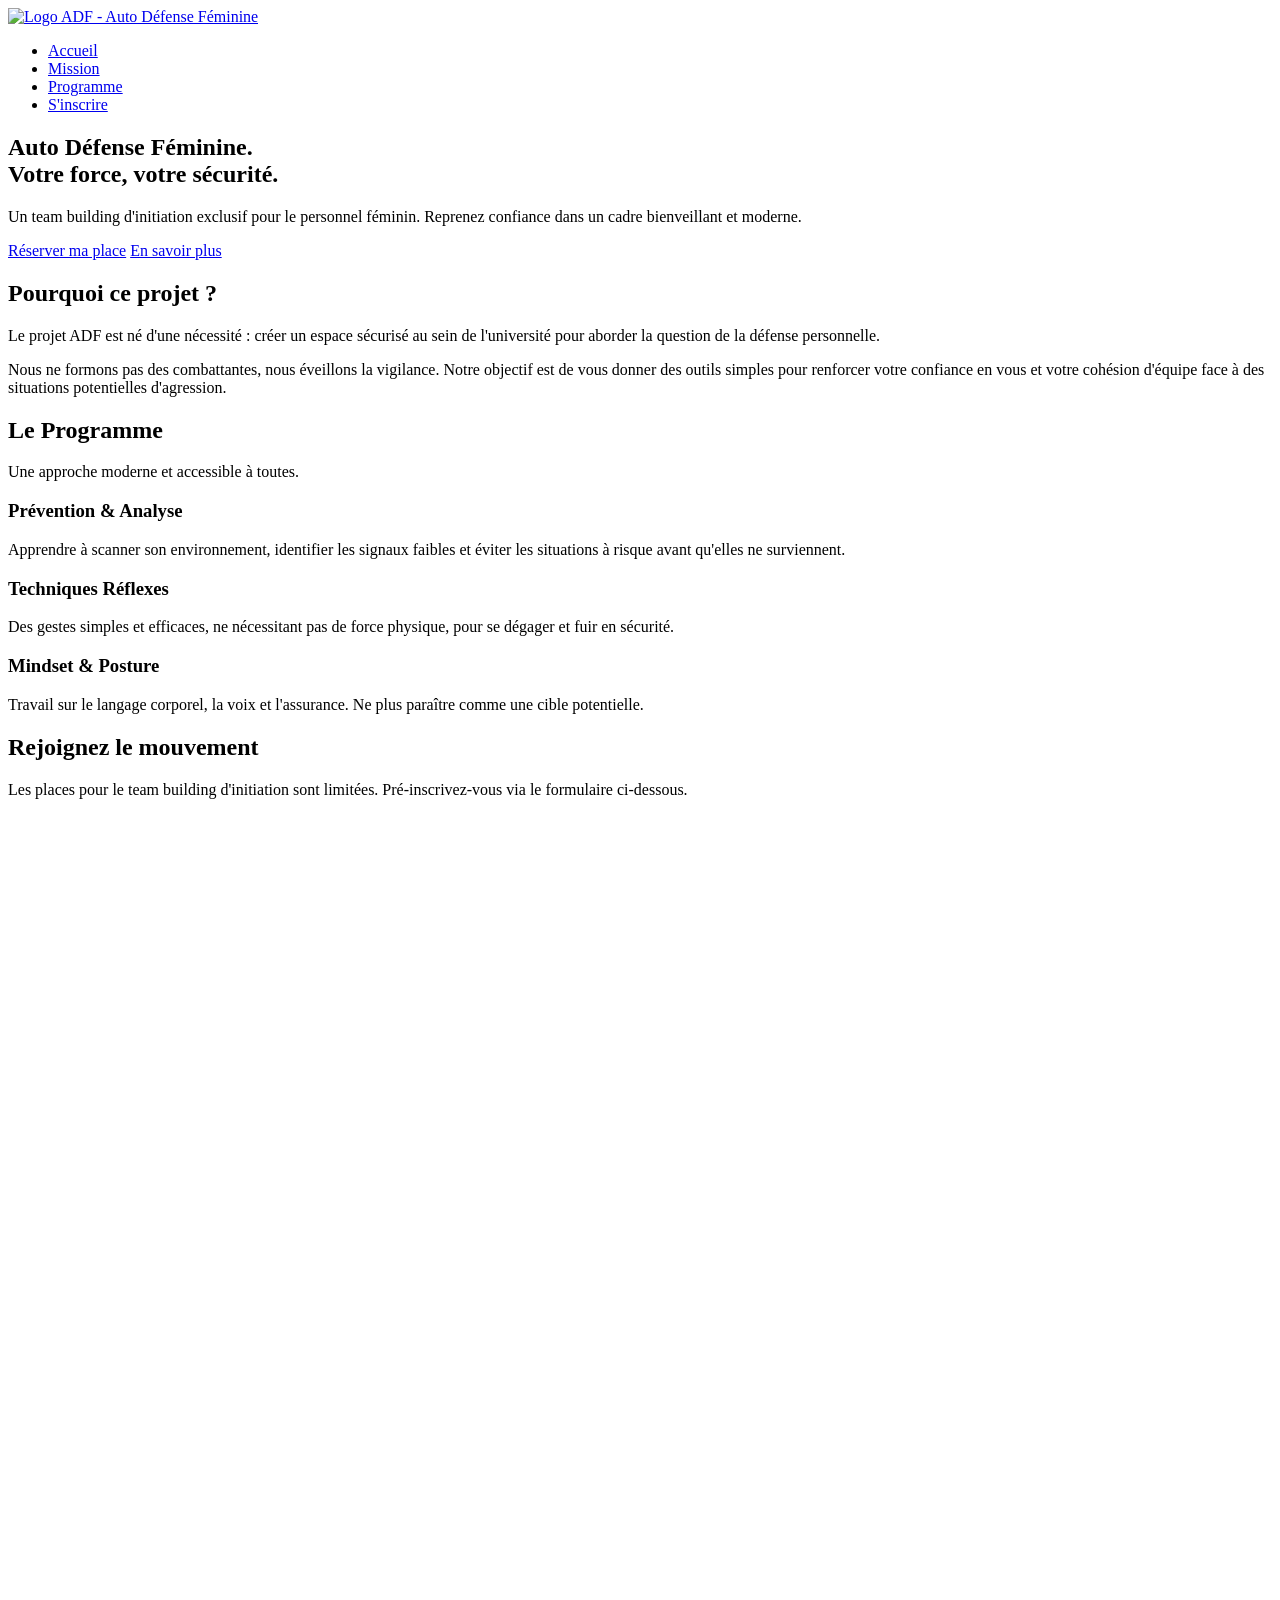
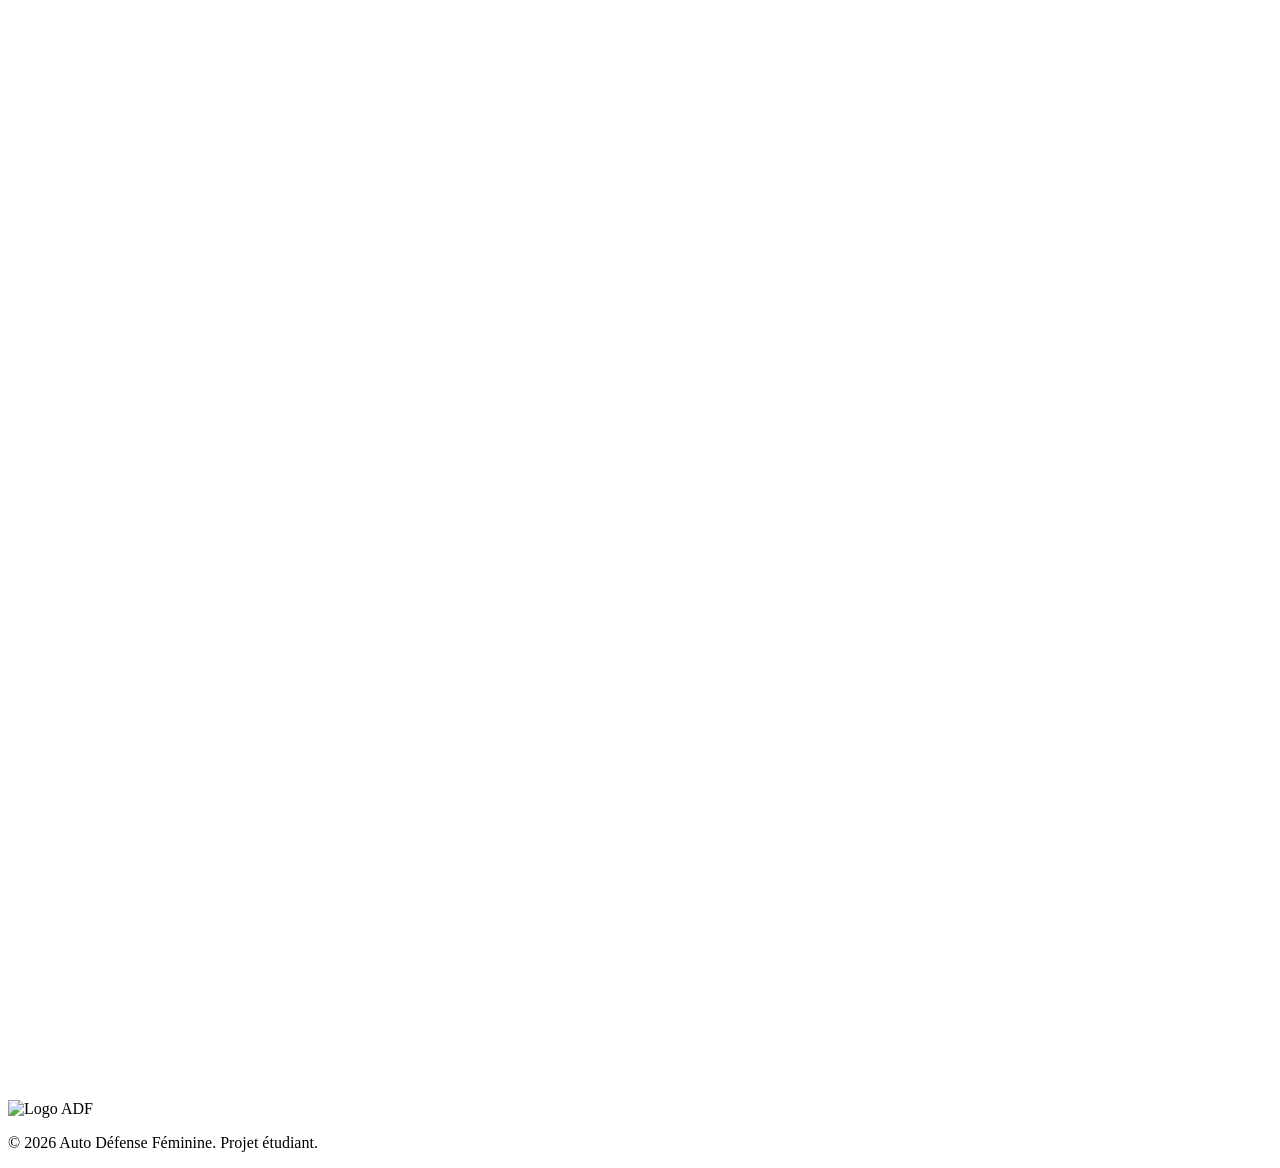
==== index.html @ 9c288480 "Add files via upload" ====
<!DOCTYPE html>
<html lang="fr">

<head>
    <meta charset="UTF-8">
    <meta name="viewport" content="width=device-width, initial-scale=1.0">
    <title>ADF | UHA/IUT</title>
    <link rel="stylesheet" href="style/style.css">
    <link rel="preconnect" href="https://fonts.googleapis.com">
    <link rel="preconnect" href="https://fonts.gstatic.com" crossorigin>
    <link
        href="https://fonts.googleapis.com/css2?family=Inter:wght@300;400;600&family=Syne:wght@500;700;800&display=swap"
        rel="stylesheet">
    <link rel="shortcut icon" href="img/logo.png" type="image/x-icon">
</head>

<body>

    <header class="glass-header">
        <div class="logo">
            <a href="#accueil">
                <img src="img/logo.png" alt="Logo ADF - Auto Défense Féminine" class="logo-img">
            </a>
        </div>
        <nav>
            <ul>
                <li><a href="#accueil">Accueil</a></li>
                <li><a href="#mission">Mission</a></li>
                <li><a href="#programme">Programme</a></li>
                <li><a href="#inscription" class="btn-nav">S'inscrire</a></li>
            </ul>
        </nav>
    </header>

    <section id="accueil" class="hero">
        <div class="hero-bg-shape"></div>

        <div class="hero-content animate-pop-in">
            <h1>Auto Défense Féminine.<br><span class="text-highlight">Votre force</span>, votre sécurité.</h1>
            <p>Un team building d'initiation exclusif pour le personnel féminin. Reprenez confiance dans un cadre
                bienveillant et moderne.</p>
            <div class="hero-btns">
                <a href="#inscription" class="btn-primary">Réserver ma place</a>
                <a href="#mission" class="btn-secondary">En savoir plus</a>
            </div>
        </div>
    </section>

    <section id="mission" class="mission-section">
        <div class="container animate-on-scroll">
            <div class="section-header">
                <h2>Pourquoi ce projet ?</h2>
                <div class="title-bar"></div>
            </div>
            <div class="mission-content">
                <p class="lead-text">Le projet ADF est né d'une nécessité : créer un espace sécurisé au sein de
                    l'université pour aborder la question de la défense personnelle.</p>
                <p>Nous ne formons pas des combattantes, nous éveillons la vigilance. Notre objectif est de vous donner
                    des outils simples pour renforcer votre confiance en vous et votre cohésion d'équipe face à des
                    situations potentielles d'agression.</p>
            </div>
        </div>
    </section>

    <section id="programme" class="program-section bg-offset">
        <div class="container animate-on-scroll">
            <div class="section-header center-header">
                <h2>Le Programme</h2>
                <p>Une approche moderne et accessible à toutes.</p>
            </div>

            <div class="modern-cards">
                <div class="m-card color-1">
                    <div class="card-icon"></div>
                    <h3>Prévention & Analyse</h3>
                    <p>Apprendre à scanner son environnement, identifier les signaux faibles et éviter les situations à
                        risque avant qu'elles ne surviennent.</p>
                </div>
                <div class="m-card color-1">
                    <div class="card-icon"></div>
                    <h3>Techniques Réflexes</h3>
                    <p>Des gestes simples et efficaces, ne nécessitant pas de force physique, pour se dégager et fuir en
                        sécurité.</p>
                </div>
                <div class="m-card color-1">
                    <div class="card-icon"></div>
                    <h3>Mindset & Posture</h3>
                    <p>Travail sur le langage corporel, la voix et l'assurance. Ne plus paraître comme une cible
                        potentielle.</p>
                </div>
            </div>
        </div>
    </section>

    <section id="inscription" class="registration-section">
        <div class="container animate-on-scroll">
            <div class="registration-wrapper animate-pop-in delayed">
                <h2>Rejoignez le mouvement</h2>
                <p>Les places pour le team building d'initiation sont limitées. Pré-inscrivez-vous via le formulaire
                    ci-dessous.</p>

                <div class="form-container-modern">
                    <div class="google-form-placeholder">
                        <iframe
                            src="https://docs.google.com/forms/d/e/1FAIpQLSfo5ac6VKpHjtLDOjWMToRPvhhXRD35EE4LAv6o57ESPZv1cQ/viewform?embedded=true"
                            width="640" height="1881" frameborder="0" marginheight="0"
                            marginwidth="0">Chargement…</iframe>
                </div>
            </div>
        </div>
        </div>
    </section>

    <footer>
        <div class="footer-content">
            <div class="footer-logo">
                <img src="img/logo.png" alt="Logo ADF" class="footer-logo-img">
            </div>
            <p>© 2026 Auto Défense Féminine. Projet étudiant.</p>
        </div>
    </footer>

    <script src="js/script.js"></script>
</body>

</html>
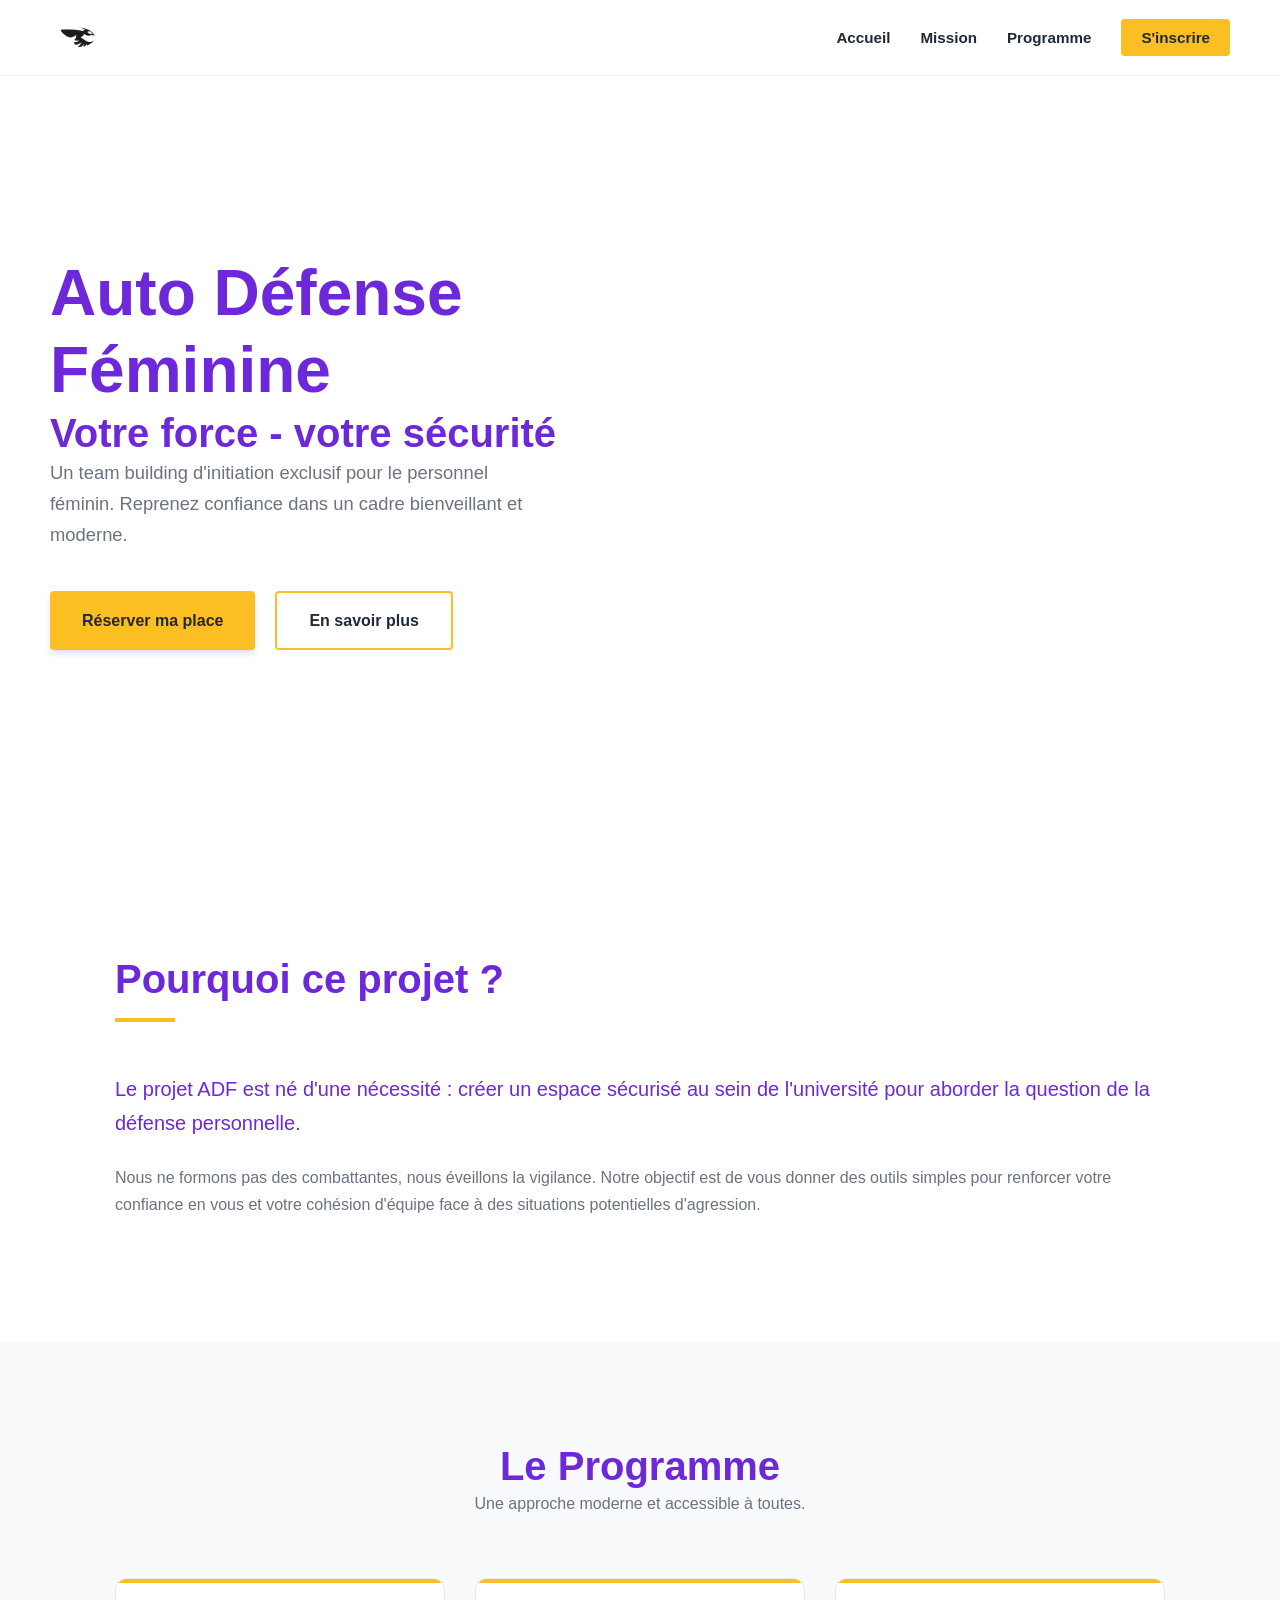
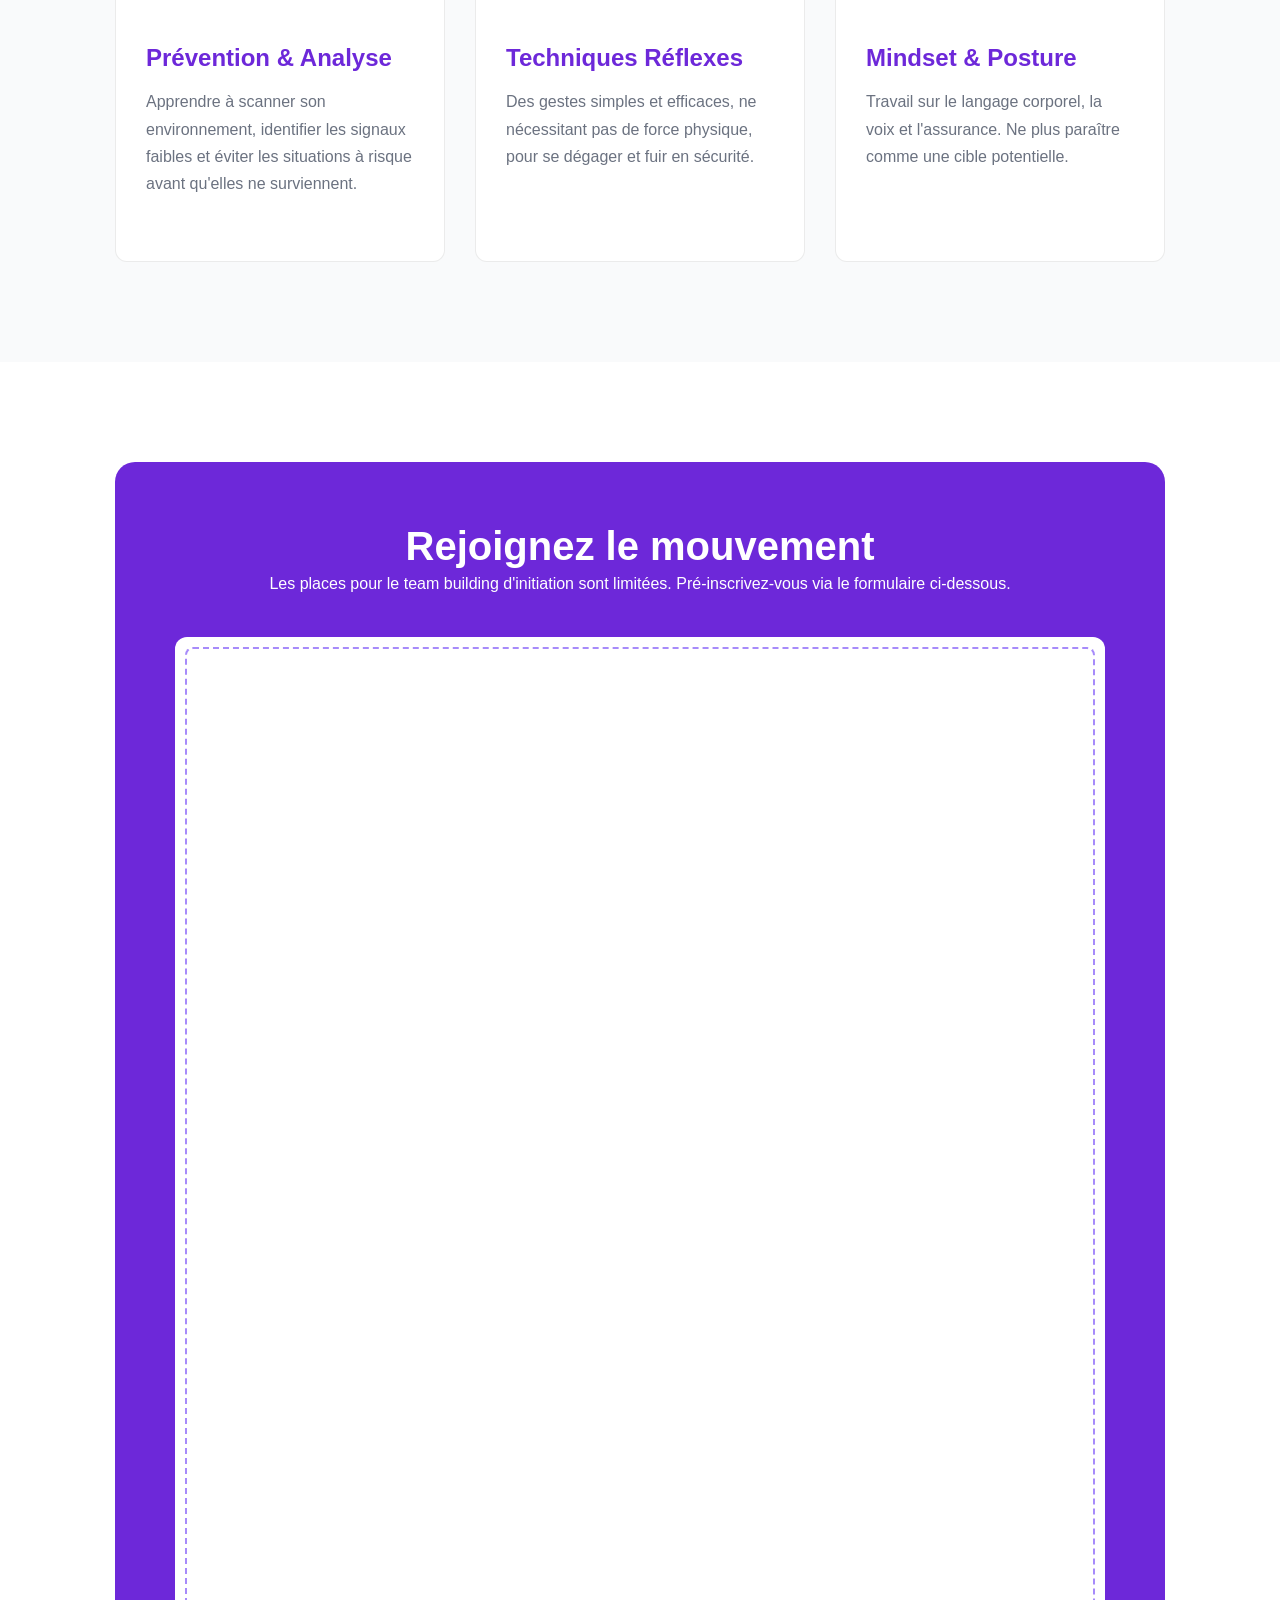
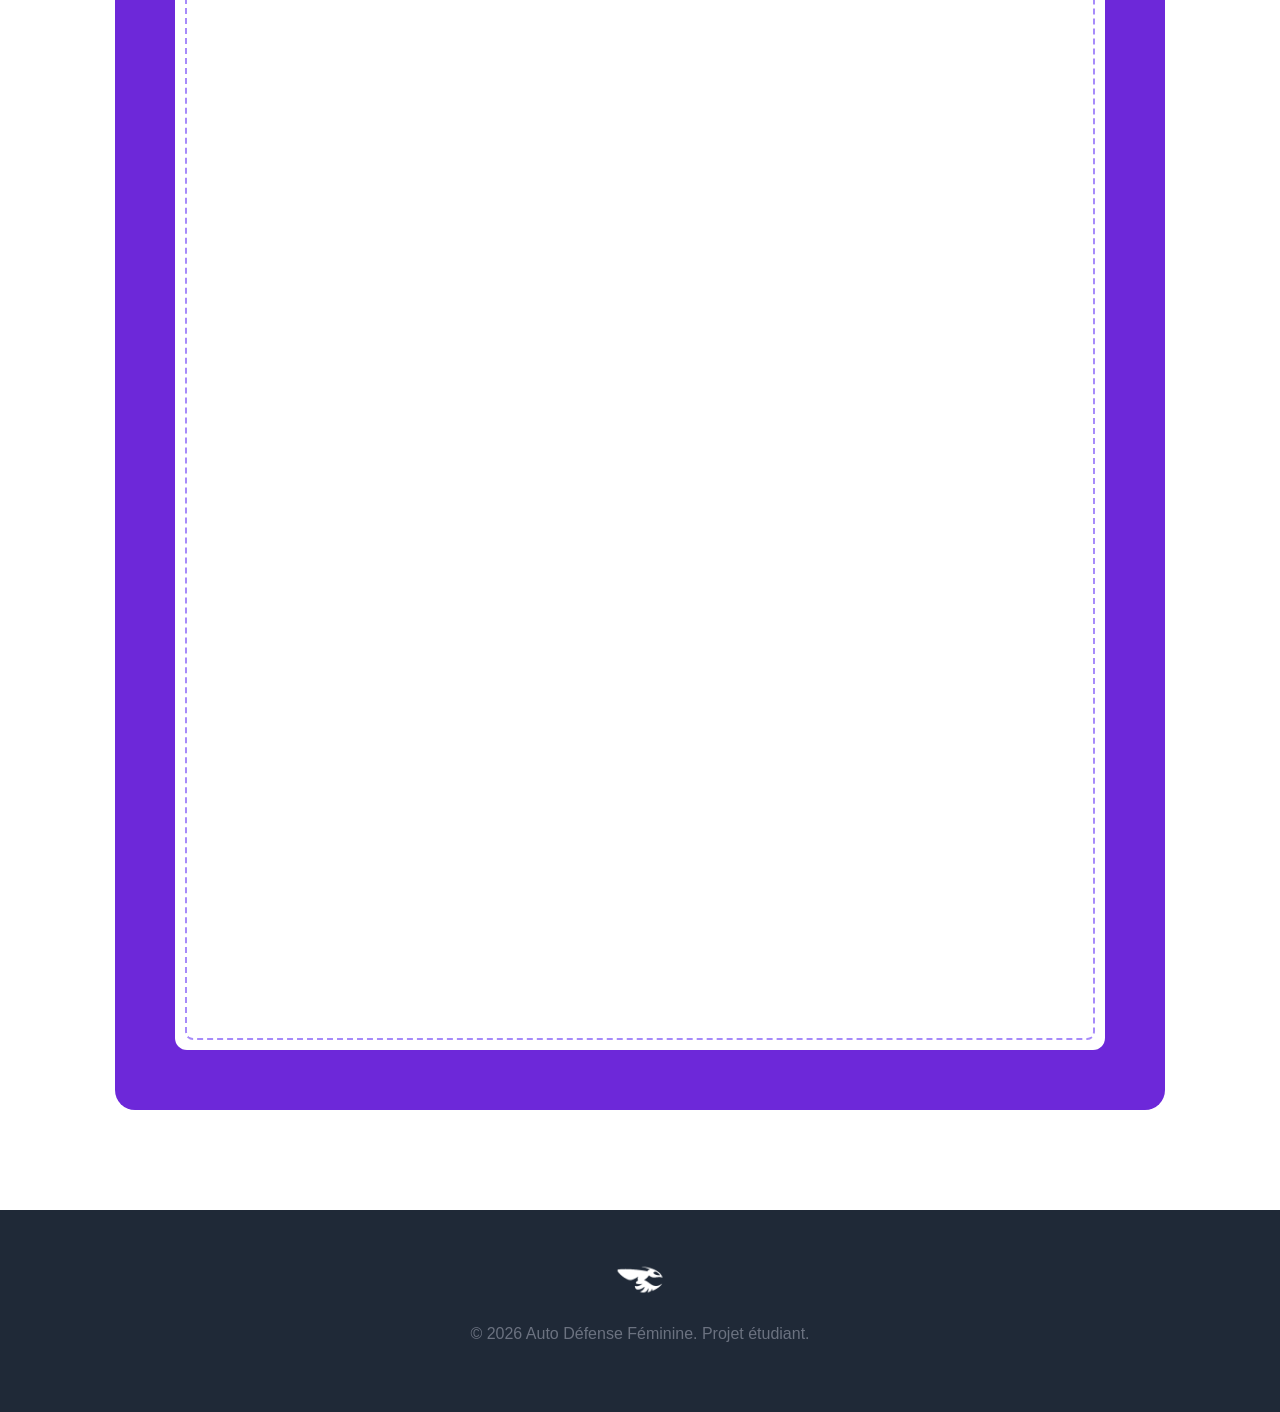
==== commit a40735d8: "changes" ====
--- a/index.html
+++ b/index.html
@@ -36,7 +36,7 @@
         <div class="hero-bg-shape"></div>
 
         <div class="hero-content animate-pop-in">
-            <h1>Auto Défense Féminine.<br><span class="text-highlight">Votre force</span>, votre sécurité.</h1>
+            <h1>Auto Défense Féminine</h1><h2>Votre force - votre sécurité</h2>
             <p>Un team building d'initiation exclusif pour le personnel féminin. Reprenez confiance dans un cadre
                 bienveillant et moderne.</p>
             <div class="hero-btns">
@@ -70,19 +70,19 @@
             </div>
 
             <div class="modern-cards">
-                <div class="m-card color-1">
+                <div class="m-card color-3">
                     <div class="card-icon"></div>
                     <h3>Prévention & Analyse</h3>
                     <p>Apprendre à scanner son environnement, identifier les signaux faibles et éviter les situations à
                         risque avant qu'elles ne surviennent.</p>
                 </div>
-                <div class="m-card color-1">
+                <div class="m-card color-3">
                     <div class="card-icon"></div>
                     <h3>Techniques Réflexes</h3>
                     <p>Des gestes simples et efficaces, ne nécessitant pas de force physique, pour se dégager et fuir en
                         sécurité.</p>
                 </div>
-                <div class="m-card color-1">
+                <div class="m-card color-3">
                     <div class="card-icon"></div>
                     <h3>Mindset & Posture</h3>
                     <p>Travail sur le langage corporel, la voix et l'assurance. Ne plus paraître comme une cible
--- a/style/style.css
+++ b/style/style.css
@@ -0,0 +1,368 @@
+/* =========================================
+   1. Настройки и Переменные (Модерн палитра)
+   ========================================= */
+   :root {
+    --primary: #6D28D9; 
+    --accent: #A78BFA;  
+    --accent-hover: #8B5CF6;
+    --highlight: #FBBF24;
+    --highlight-hover: #d5a221;
+    --dark-text: #1F2937; 
+    --light-text: #6B7280; 
+    --bg-white: #FFFFFF;
+    --bg-offset: #F9FAFB; 
+    /* Шрифты */
+    --font-heading: 'Syne', sans-serif; 
+    --font-body: 'Inter', sans-serif;   
+    --section-spacing: 100px;
+}
+
+* {
+    margin: 0;
+    padding: 0;
+    box-sizing: border-box;
+}
+
+html {
+    scroll-behavior: smooth;
+}
+
+body {
+    background-color: var(--bg-white);
+    color: var(--dark-text);
+    font-family: var(--font-body);
+    line-height: 1.7;
+    overflow-x: hidden;
+}
+
+h1, h2, h3 {
+    font-family: var(--font-heading);
+    font-weight: 800;
+    color: var(--primary);
+    line-height: 1.2;
+}
+
+h1 { font-size: clamp(2.5rem, 5vw, 4rem); }
+h2 { font-size: 2.5rem; }
+h3 { font-size: 1.5rem; margin-bottom: 1rem; }
+p { margin-bottom: 1.5rem; color: var(--light-text); }
+
+.container {
+    max-width: 1100px;
+    margin: 0 auto;
+    padding: 0 25px;
+}
+
+/* =========================================
+   2. Навигация (Стеклянный эффект)
+   ========================================= */
+.glass-header {
+    display: flex;
+    justify-content: space-between;
+    align-items: center;
+    padding: 15px 50px;
+    position: fixed;
+    width: 100%;
+    top: 0;
+    z-index: 100;
+    background: rgba(255, 255, 255, 0.85);
+    backdrop-filter: blur(12px);
+    border-bottom: 1px solid rgba(0,0,0,0.05);
+}
+
+.logo a {
+    display: flex;
+    align-items: center;
+    text-decoration: none;
+}
+
+.logo-img {
+    max-height: 45px; 
+    width: auto;
+    object-fit: contain; 
+    transition: transform 0.3s ease;
+}
+
+.logo-img:hover {
+    transform: scale(1.05); 
+}
+
+.footer-logo {
+    display: flex;
+    justify-content: center;
+    align-items: center;
+    margin-bottom: 15px;
+}
+
+.footer-logo-img {
+    max-height: 60px; 
+    width: auto;
+    object-fit: contain;
+    filter: brightness(0) invert(1); 
+}
+
+nav ul {
+    list-style: none;
+    display: flex;
+    align-items: center;
+    gap: 30px;
+}
+
+nav ul li a {
+    text-decoration: none;
+    color: var(--dark-text);
+    font-weight: 600;
+    font-size: 0.95rem;
+    transition: color 0.3s;
+}
+
+nav ul li a:hover { color: var(--highlight-hover); }
+
+.btn-nav {
+    background-color: var(--highlight);
+    color: var(--dark-text) !important;
+    padding: 10px 20px;
+    border-radius: 4px; /* Более квадратные углы для модерна */
+    transition: all 0.3s ease;
+}
+
+.btn-nav:hover {
+    background-color: var(--highlight);
+    color: var(--bg-offset) !important;
+    box-shadow: 0 4px 15px rgba(139, 92, 246, 0.3);
+}
+
+/* =========================================
+   3. Hero Section (Главный экран)
+   ========================================= */
+.hero {
+    min-height: 95vh;
+    display: flex;
+    align-items: center;
+    padding: 100px 50px 50px 50px;
+    position: relative;
+    overflow: hidden;
+}
+
+/* Декоративная фоновая форма */
+.hero-bg-shape {
+    position: absolute;
+    top: -20%;
+    right: -10%;
+    width: 60%;
+    height: 120%;
+    background: radial-gradient(circle atƒ center, var(--accent-hover) 0%, rgba(255,255,255,0) 70%);
+    opacity: 0.15;
+    filter: blur(60px);
+    z-index: -1;
+}
+
+.hero-content {
+    max-width: 650px;
+}
+
+.subtitle {
+    display: inline-block;
+    font-weight: 600;
+    color: var(--accent);
+    margin-bottom: 15px;
+    text-transform: uppercase;
+    letter-spacing: 1px;
+}
+
+.hero p {
+    font-size: 1.15rem;
+    max-width: 500px;
+}
+
+.hero-btns {
+    display: flex;
+    gap: 20px;
+    margin-top: 40px;
+}
+
+.btn-primary, .btn-secondary {
+    display: inline-flex;       
+    justify-content: center;     
+    align-items: center;         
+    text-align: center;          
+    padding: 14px 32px;
+    border-radius: 4px;
+    text-decoration: none;
+    font-weight: 700;
+    transition: all 0.3s;
+}
+
+.btn-primary {
+    background-color: var(--highlight);
+    color: var(--dark-text);
+    box-shadow: 0 4px 6px -1px rgba(109, 40, 217, 0.2);
+}
+
+.btn-primary:hover {
+    background-color: var(--highlight);
+    color: var(--bg-white);
+    transform: translateY(-2px);
+    box-shadow: 0 10px 15px -3px rgba(109, 40, 217, 0.3);
+}
+
+.btn-secondary {
+    background-color: transparent;
+    color: var(--dark-text);
+    border: 2px solid var(--highlight);
+}
+
+.btn-secondary:hover {
+    background-color: rgba(191, 152, 36, 0.05);
+}
+
+/* =========================================
+   4. Секции и Контент
+   ========================================= */
+section {
+    padding: var(--section-spacing) 0;
+}
+
+.bg-offset { background-color: var(--bg-offset); }
+
+.section-header { margin-bottom: 50px; }
+.center-header { text-align: center; }
+.center-header p { max-width: 600px; margin: 0 auto; }
+
+.title-bar {
+    width: 60px;
+    height: 4px;
+    background: var(--highlight);
+    margin-top: 15px;
+}
+
+.lead-text {
+    font-size: 1.25rem;
+    font-weight: 500;
+    color: var(--primary);
+}
+
+/* Современные карточки */
+.modern-cards {
+    display: grid;
+    grid-template-columns: repeat(auto-fit, minmax(300px, 1fr));
+    gap: 30px;
+    margin-top: 60px;
+}
+
+.m-card {
+    background: var(--bg-white);
+    padding: 40px 30px;
+    border-radius: 12px;
+    border: 1px solid rgba(0,0,0,0.08);
+    transition: all 0.4s ease;
+    position: relative;
+    overflow: hidden;
+}
+
+.m-card:hover {
+    border-color: var(--accent);
+    transform: translateY(-7px);
+    box-shadow: 0 20px 40px -10px rgba(0,0,0,0.1);
+}
+
+.card-icon {
+    font-size: 3rem;
+    margin-bottom: 25px;
+}
+
+/* Цветные акценты сверху карточек */
+.m-card::before {
+    content: '';
+    position: absolute;
+    top: 0; left: 0;
+    width: 100%;
+    height: 4px;
+}
+.color-1::before { background: var(--primary); }
+.color-2::before { background: var(--accent); }
+.color-3::before { background: var(--highlight); }
+
+/* =========================================
+   5. Форма и Подвал
+   ========================================= */
+.registration-section { text-align: center; }
+
+.registration-wrapper {
+    background: var(--primary);
+    color: var(--bg-white);
+    padding: 60px;
+    border-radius: 20px;
+}
+
+.registration-wrapper h2, .registration-wrapper p {
+    color: var(--bg-white);
+}
+
+.form-container-modern {
+    margin-top: 40px;
+    background: var(--bg-white);
+    padding: 10px;
+    border-radius: 12px;
+}
+
+.google-form-placeholder {
+    padding: 50px;
+    border: 2px dashed var(--accent);
+    border-radius: 8px;
+    color: var(--light-text);
+}
+
+.placeholder-icon { font-size: 40px; display: block; margin-bottom: 20px; }
+
+.loading-bar {
+    width: 50px;
+    height: 4px;
+    background: var(--accent);
+    margin: 20px auto 0;
+    animation: pulse 1.5s infinite ease-in-out;
+}
+
+footer {
+    background: var(--dark-text);
+    color: var(--bg-white);
+    padding: 40px 0;
+    text-align: center;
+}
+
+.footer-logo {
+    font-family: var(--font-heading);
+    font-weight: 700;
+    font-size: 1.2rem;
+    margin-bottom: 10px;
+}
+
+/* =========================================
+   6. Анимации
+   ========================================= */
+@keyframes pulse {
+    0% { width: 50px; opacity: 0.5; }
+    50% { width: 100px; opacity: 1; }
+    100% { width: 50px; opacity: 0.5; }
+}
+
+/* Классы для JS анимации */
+.animate-pop-in {
+    opacity: 0;
+    transform: scale(0.95) translateY(30px);
+    transition: opacity 0.8s cubic-bezier(0.25, 0.46, 0.45, 0.94),
+                transform 0.8s cubic-bezier(0.25, 0.46, 0.45, 0.94);
+}
+
+.animate-on-scroll {
+    opacity: 0;
+    transform: translateY(40px);
+    transition: opacity 0.8s ease-out, transform 0.8s ease-out;
+}
+
+.delayed { transition-delay: 0.2s; }
+
+.is-visible {
+    opacity: 1;
+    transform: scale(1) translateY(0);
+}
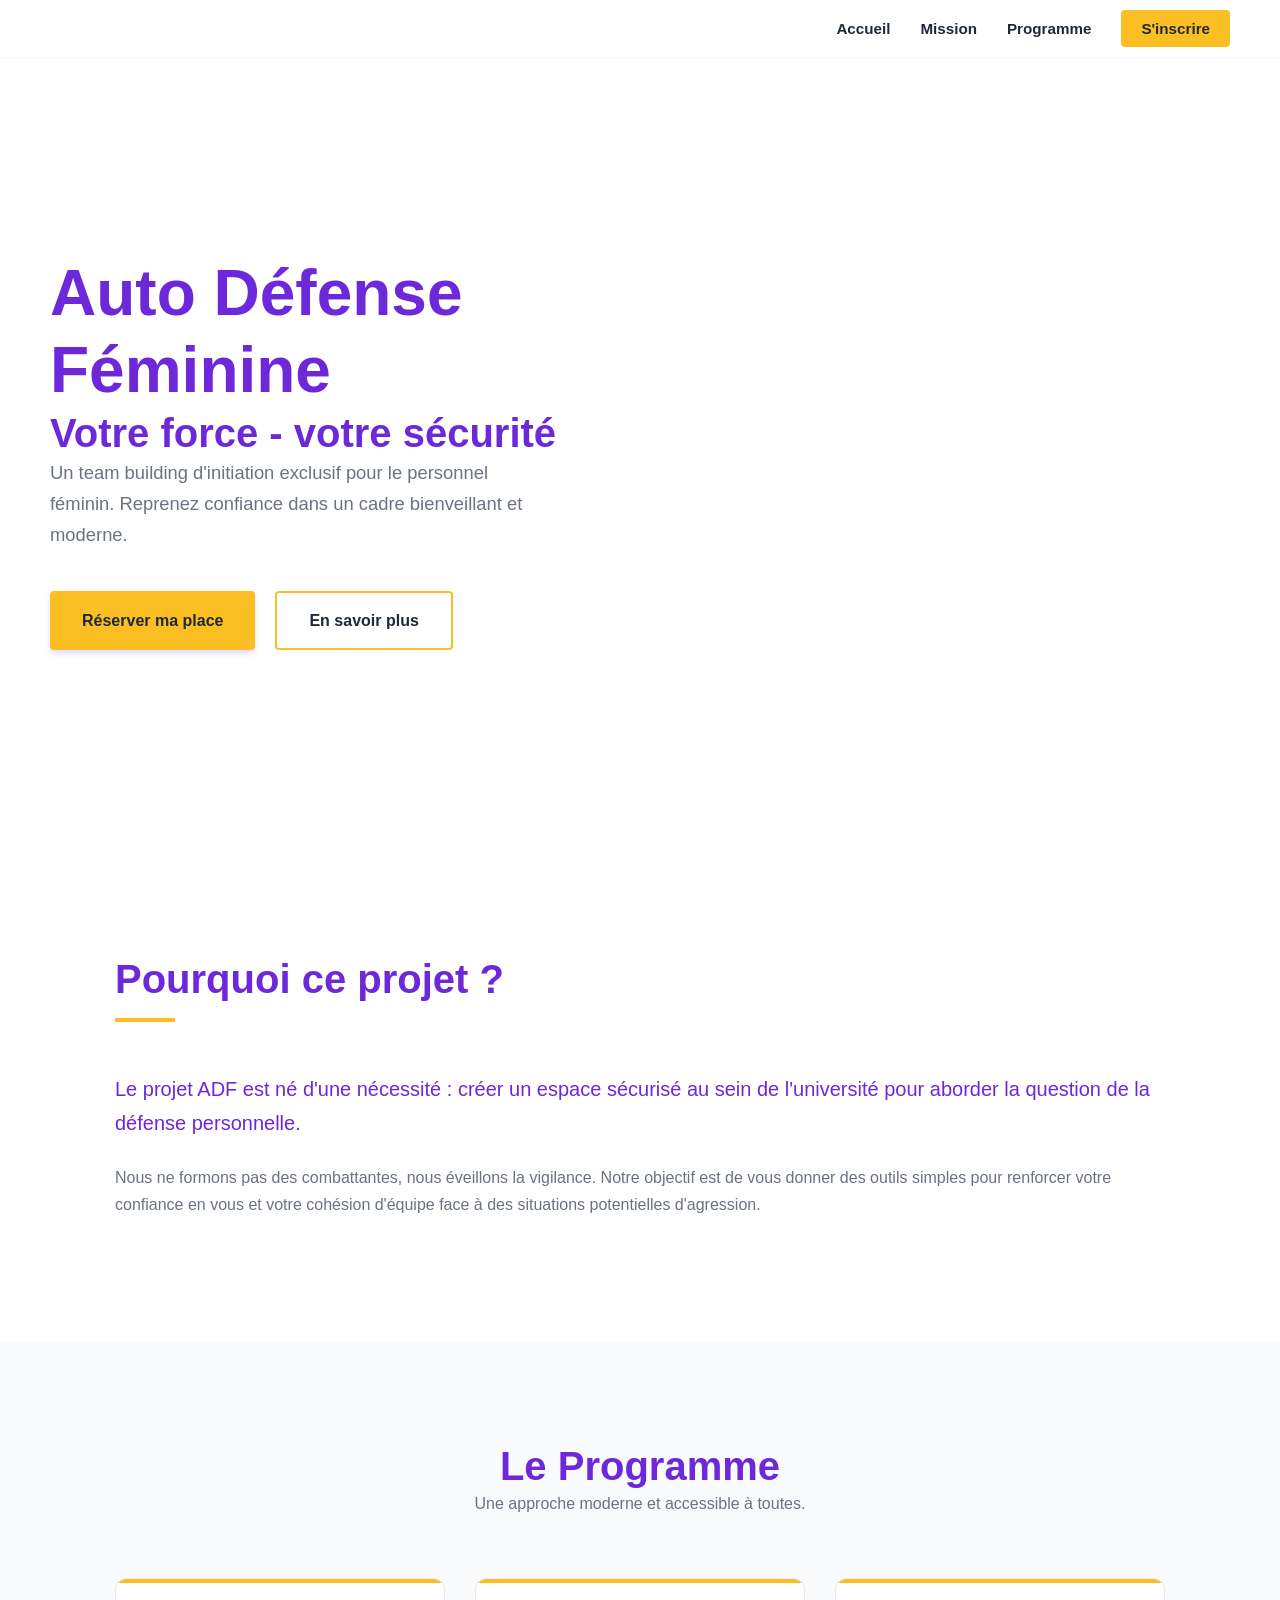
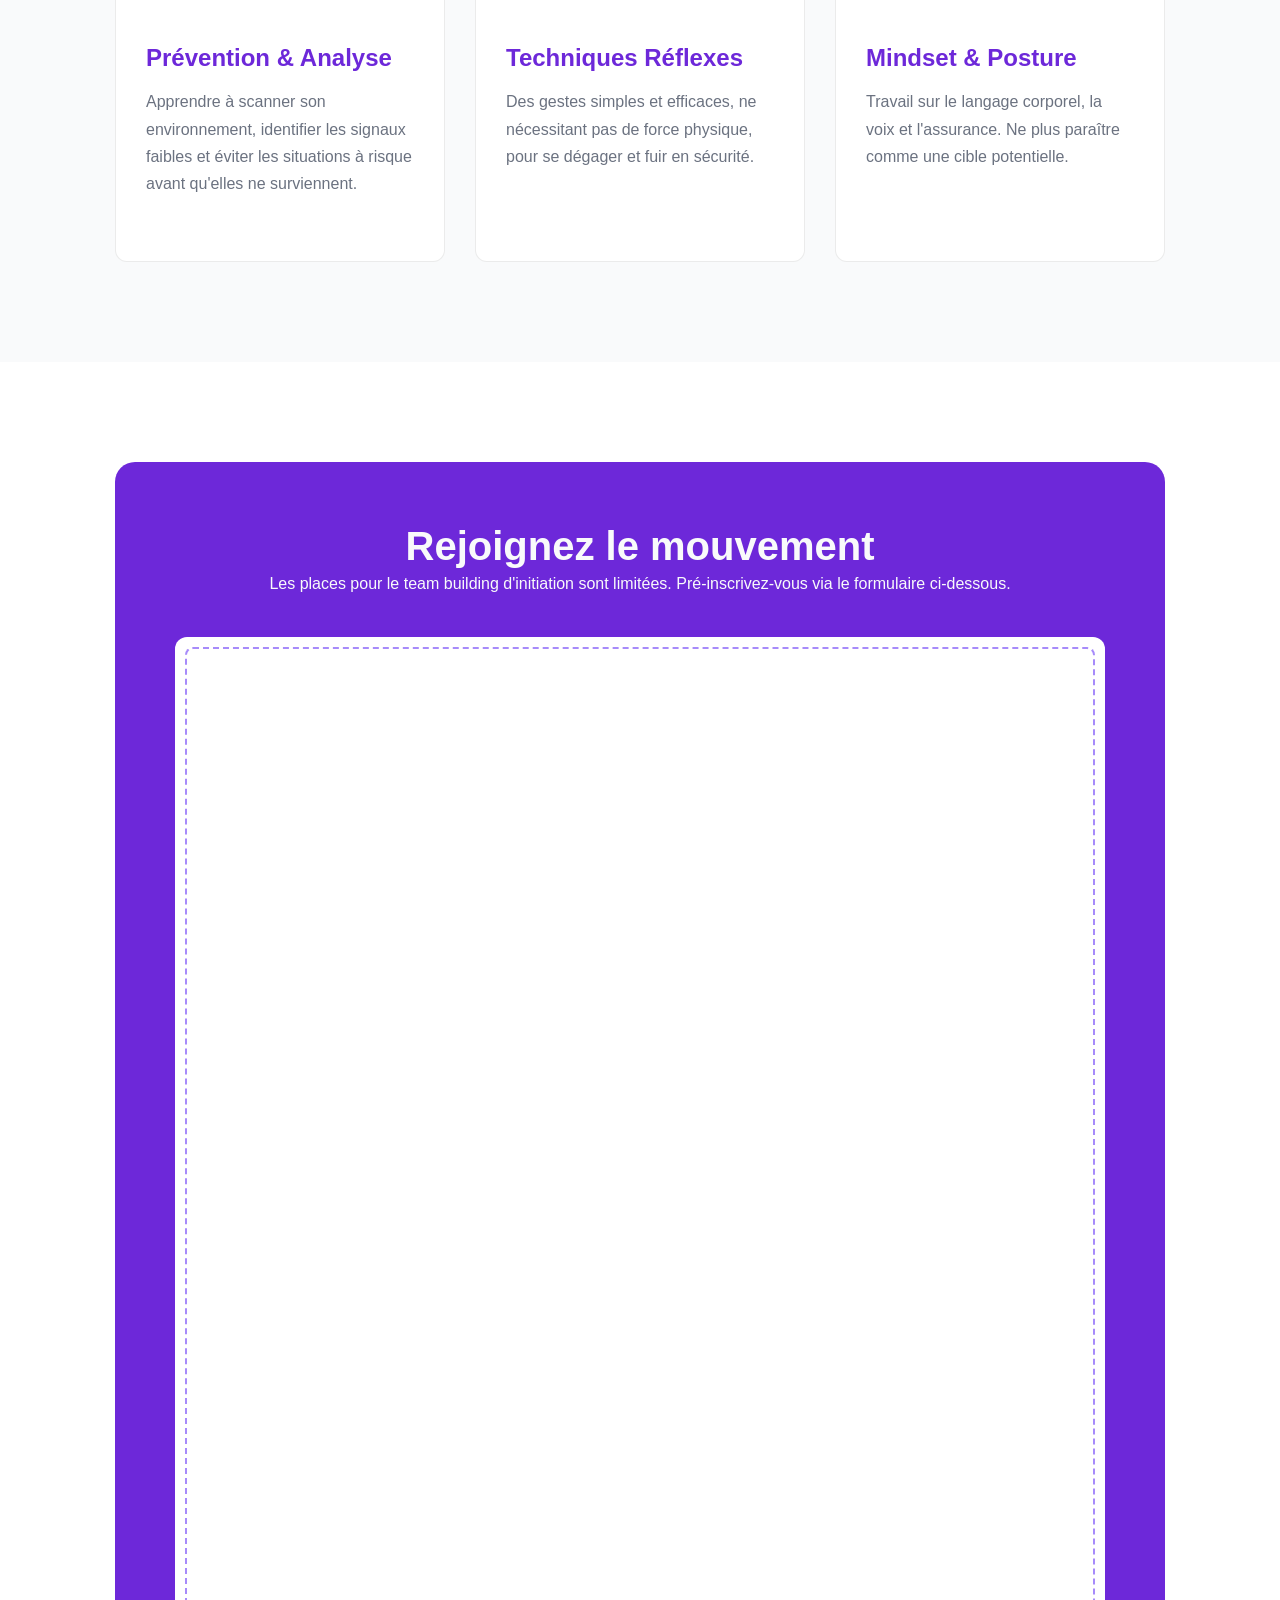
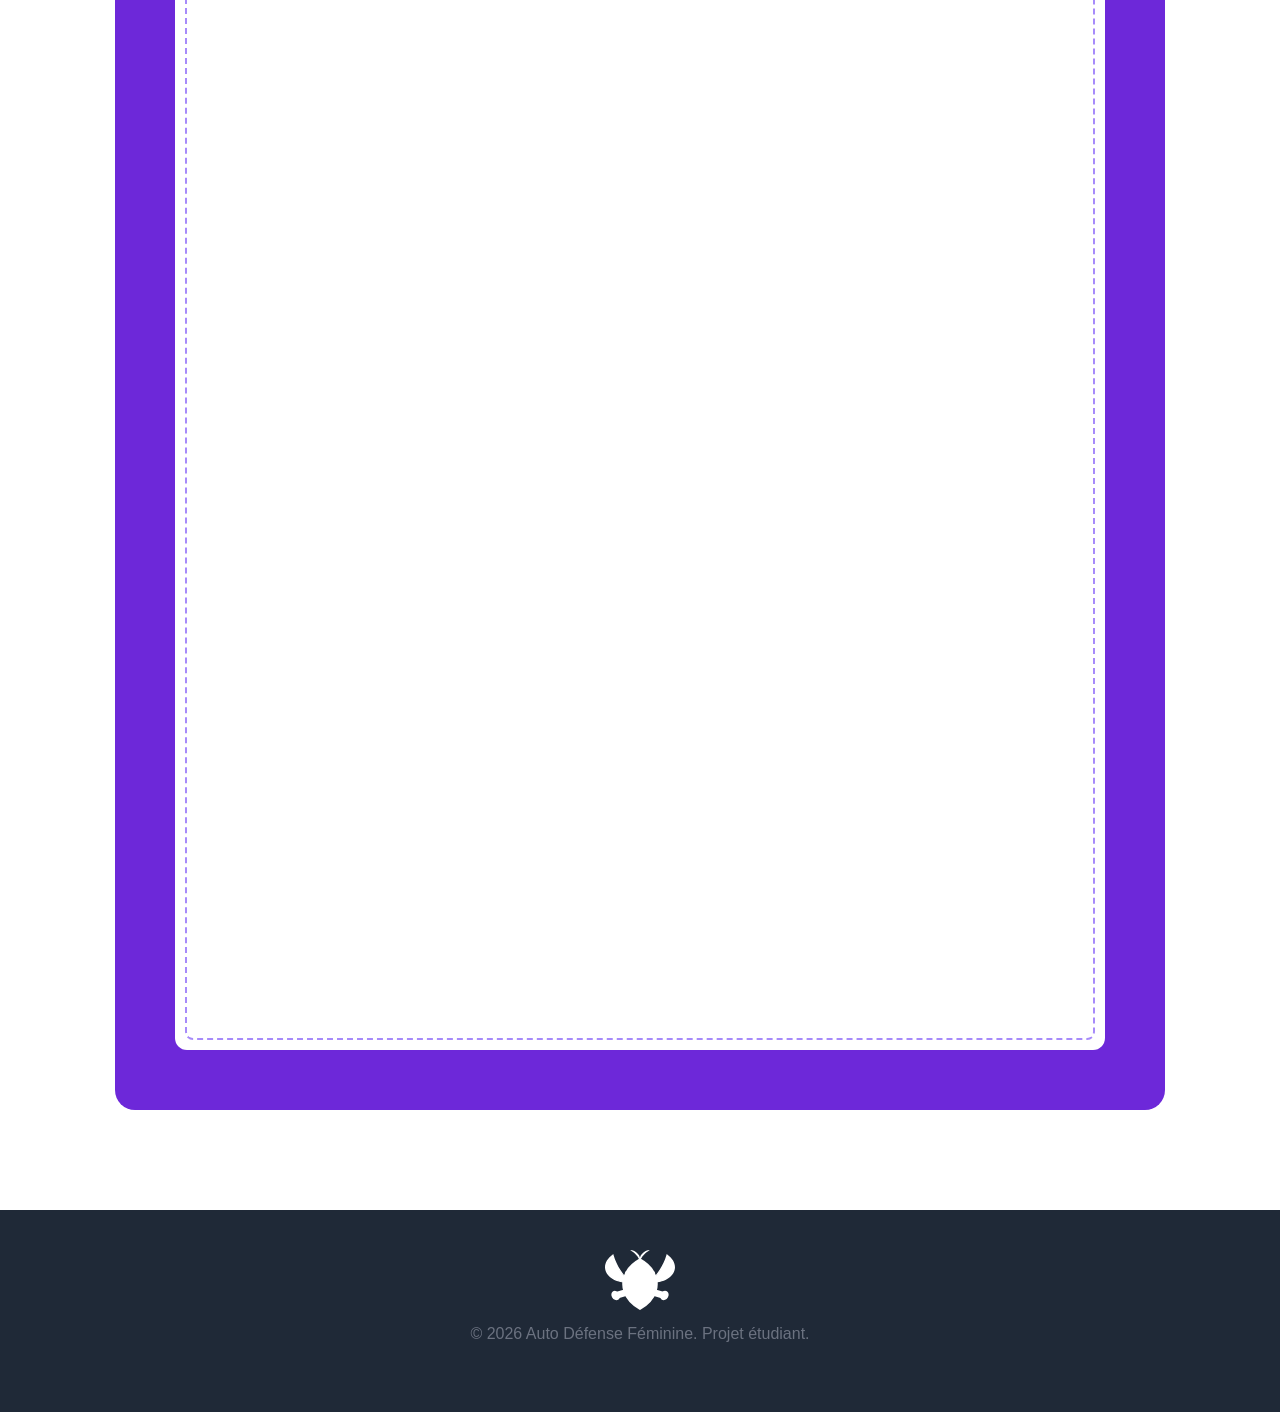
==== commit dbdcd840: "changes" ====
--- a/index.html
+++ b/index.html
@@ -11,7 +11,7 @@
     <link
         href="https://fonts.googleapis.com/css2?family=Inter:wght@300;400;600&family=Syne:wght@500;700;800&display=swap"
         rel="stylesheet">
-    <link rel="shortcut icon" href="img/logo.png" type="image/x-icon">
+    <link rel="shortcut icon" href="img/logo-abeille.svg" type="image/x-icon">
 </head>
 
 <body>
@@ -19,7 +19,7 @@
     <header class="glass-header">
         <div class="logo">
             <a href="#accueil">
-                <img src="img/logo.png" alt="Logo ADF - Auto Défense Féminine" class="logo-img">
+                <img src="img/logo-abeille.svg" alt="Logo ADF - Auto Défense Féminine" class="logo-img">
             </a>
         </div>
         <nav>
@@ -36,7 +36,8 @@
         <div class="hero-bg-shape"></div>
 
         <div class="hero-content animate-pop-in">
-            <h1>Auto Défense Féminine</h1><h2>Votre force - votre sécurité</h2>
+            <h1>Auto Défense Féminine</h1>
+            <h2>Votre force - votre sécurité</h2>
             <p>Un team building d'initiation exclusif pour le personnel féminin. Reprenez confiance dans un cadre
                 bienveillant et moderne.</p>
             <div class="hero-btns">
@@ -101,20 +102,22 @@
 
                 <div class="form-container-modern">
                     <div class="google-form-placeholder">
-                        <iframe
-                            src="https://docs.google.com/forms/d/e/1FAIpQLSfo5ac6VKpHjtLDOjWMToRPvhhXRD35EE4LAv6o57ESPZv1cQ/viewform?embedded=true"
-                            width="640" height="1881" frameborder="0" marginheight="0"
-                            marginwidth="0">Chargement…</iframe>
+                        <div>
+                            <iframe
+                                src="https://docs.google.com/forms/d/e/1FAIpQLSfo5ac6VKpHjtLDOjWMToRPvhhXRD35EE4LAv6o57ESPZv1cQ/viewform?embedded=true"
+                                width="640" height="1881" frameborder="0" marginheight="0"
+                                marginwidth="0">Chargement…</iframe>
+                        </div>
+                    </div>
                 </div>
             </div>
-        </div>
         </div>
     </section>
 
     <footer>
         <div class="footer-content">
             <div class="footer-logo">
-                <img src="img/logo.png" alt="Logo ADF" class="footer-logo-img">
+                <img src="img/logo-abeille.svg" alt="Logo ADF" class="footer-logo-img">
             </div>
             <p>© 2026 Auto Défense Féminine. Projet étudiant.</p>
         </div>
--- a/style/style.css
+++ b/style/style.css
@@ -77,7 +77,6 @@
 }
 
 .logo-img {
-    max-height: 45px; 
     width: auto;
     object-fit: contain; 
     transition: transform 0.3s ease;
@@ -214,6 +213,7 @@
 
 .btn-secondary:hover {
     background-color: rgba(191, 152, 36, 0.05);
+    color: var(--highlight);
 }
 
 /* =========================================
@@ -261,7 +261,7 @@
 }
 
 .m-card:hover {
-    border-color: var(--accent);
+    border-color: var(--highlight-hover);
     transform: translateY(-7px);
     box-shadow: 0 20px 40px -10px rgba(0,0,0,0.1);
 }
@@ -296,7 +296,7 @@
 }
 
 .registration-wrapper h2, .registration-wrapper p {
-    color: var(--bg-white);
+    color: var(--bg-offset);
 }
 
 .form-container-modern {
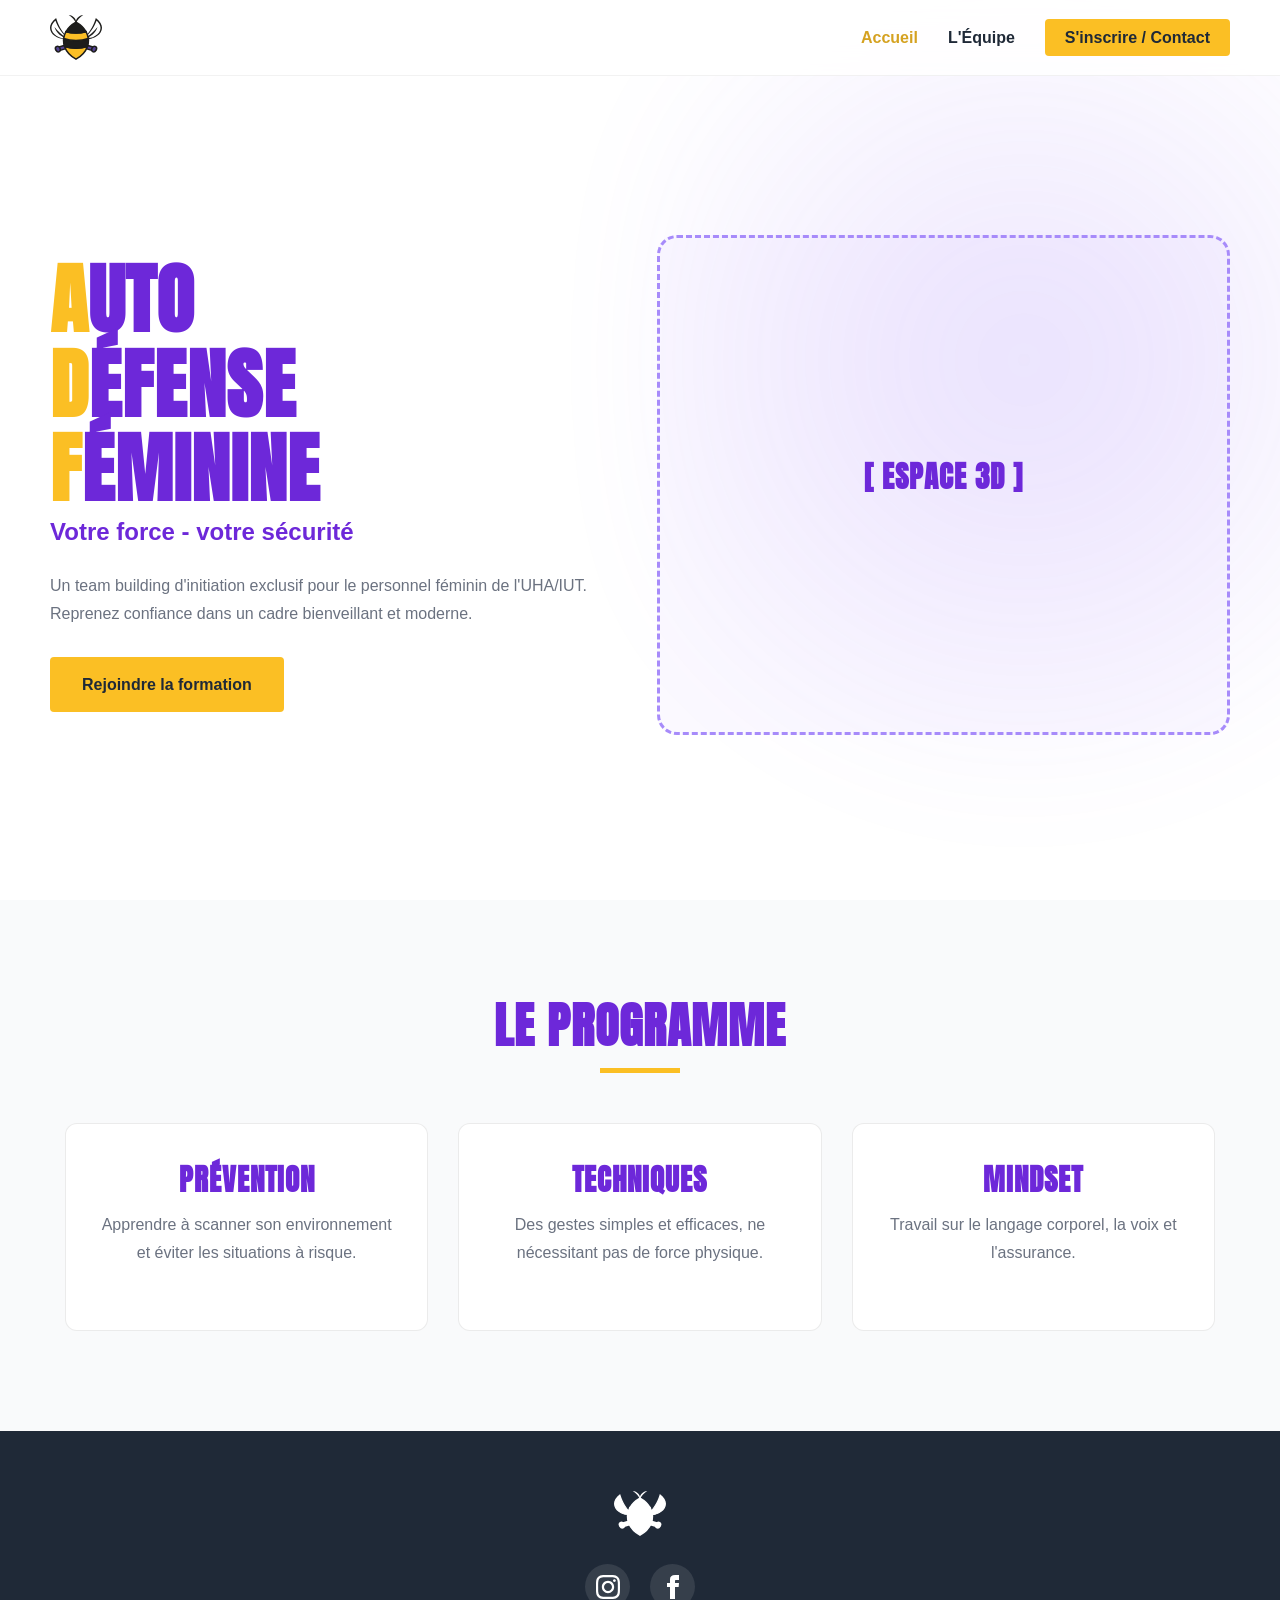
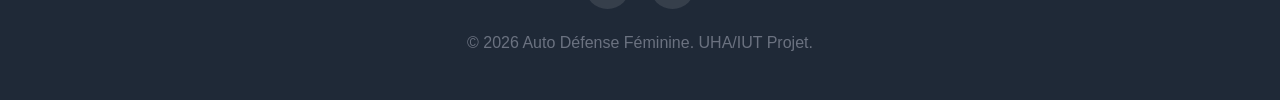
==== commit 0977d73b: "changes" ====
--- a/index.html
+++ b/index.html
@@ -1,129 +1,85 @@
 <!DOCTYPE html>
 <html lang="fr">
-
 <head>
     <meta charset="UTF-8">
     <meta name="viewport" content="width=device-width, initial-scale=1.0">
-    <title>ADF | UHA/IUT</title>
+    <title>ADF | Accueil</title>
     <link rel="stylesheet" href="style/style.css">
-    <link rel="preconnect" href="https://fonts.googleapis.com">
-    <link rel="preconnect" href="https://fonts.gstatic.com" crossorigin>
-    <link
-        href="https://fonts.googleapis.com/css2?family=Inter:wght@300;400;600&family=Syne:wght@500;700;800&display=swap"
-        rel="stylesheet">
     <link rel="shortcut icon" href="img/logo-abeille.svg" type="image/x-icon">
 </head>
-
 <body>
 
     <header class="glass-header">
         <div class="logo">
-            <a href="#accueil">
-                <img src="img/logo-abeille.svg" alt="Logo ADF - Auto Défense Féminine" class="logo-img">
+            <a href="index.html">
+                <img src="img/logo-abeille.svg" alt="Logo ADF" class="logo-img">
             </a>
         </div>
         <nav>
             <ul>
-                <li><a href="#accueil">Accueil</a></li>
-                <li><a href="#mission">Mission</a></li>
-                <li><a href="#programme">Programme</a></li>
-                <li><a href="#inscription" class="btn-nav">S'inscrire</a></li>
+                <li><a href="index.html" class="active">Accueil</a></li>
+                <li><a href="equipe.html">L'Équipe</a></li>
+                <li><a href="inscription.html" class="btn-nav">S'inscrire / Contact</a></li>
             </ul>
         </nav>
     </header>
 
-    <section id="accueil" class="hero">
+    <section class="hero">
         <div class="hero-bg-shape"></div>
-
-        <div class="hero-content animate-pop-in">
-            <h1>Auto Défense Féminine</h1>
-            <h2>Votre force - votre sécurité</h2>
-            <p>Un team building d'initiation exclusif pour le personnel féminin. Reprenez confiance dans un cadre
-                bienveillant et moderne.</p>
-            <div class="hero-btns">
-                <a href="#inscription" class="btn-primary">Réserver ma place</a>
-                <a href="#mission" class="btn-secondary">En savoir plus</a>
+        <div class="hero-layout">
+            <div class="hero-content animate-pop-in">
+                <h1><span class="text-adf">A</span>uto<br><span class="text-adf">D</span>éfense<br><span class="text-adf">F</span>éminine</h1>
+                <span class="hero-subtitle">Votre force - votre sécurité</span>
+                <p>Un team building d'initiation exclusif pour le personnel féminin de l'UHA/IUT. Reprenez confiance dans un cadre bienveillant et moderne.</p>
+                <div style="margin-top: 30px;">
+                    <a href="inscription.html" class="btn-primary">Rejoindre la formation</a>
+                </div>
+            </div>
+            
+            <div class="hero-3d-placeholder animate-pop-in">
+                <h3>[ Espace 3D ]</h3>
             </div>
         </div>
     </section>
 
-    <section id="mission" class="mission-section">
+    <section class="program-section bg-offset">
         <div class="container animate-on-scroll">
             <div class="section-header">
-                <h2>Pourquoi ce projet ?</h2>
+                <h2>Le Programme</h2>
                 <div class="title-bar"></div>
             </div>
-            <div class="mission-content">
-                <p class="lead-text">Le projet ADF est né d'une nécessité : créer un espace sécurisé au sein de
-                    l'université pour aborder la question de la défense personnelle.</p>
-                <p>Nous ne formons pas des combattantes, nous éveillons la vigilance. Notre objectif est de vous donner
-                    des outils simples pour renforcer votre confiance en vous et votre cohésion d'équipe face à des
-                    situations potentielles d'agression.</p>
-            </div>
-        </div>
-    </section>
-
-    <section id="programme" class="program-section bg-offset">
-        <div class="container animate-on-scroll">
-            <div class="section-header center-header">
-                <h2>Le Programme</h2>
-                <p>Une approche moderne et accessible à toutes.</p>
-            </div>
-
             <div class="modern-cards">
-                <div class="m-card color-3">
-                    <div class="card-icon"></div>
-                    <h3>Prévention & Analyse</h3>
-                    <p>Apprendre à scanner son environnement, identifier les signaux faibles et éviter les situations à
-                        risque avant qu'elles ne surviennent.</p>
+                <div class="m-card">
+                    <h3>Prévention</h3>
+                    <p>Apprendre à scanner son environnement et éviter les situations à risque.</p>
                 </div>
-                <div class="m-card color-3">
-                    <div class="card-icon"></div>
-                    <h3>Techniques Réflexes</h3>
-                    <p>Des gestes simples et efficaces, ne nécessitant pas de force physique, pour se dégager et fuir en
-                        sécurité.</p>
+                <div class="m-card">
+                    <h3>Techniques</h3>
+                    <p>Des gestes simples et efficaces, ne nécessitant pas de force physique.</p>
                 </div>
-                <div class="m-card color-3">
-                    <div class="card-icon"></div>
-                    <h3>Mindset & Posture</h3>
-                    <p>Travail sur le langage corporel, la voix et l'assurance. Ne plus paraître comme une cible
-                        potentielle.</p>
-                </div>
-            </div>
-        </div>
-    </section>
-
-    <section id="inscription" class="registration-section">
-        <div class="container animate-on-scroll">
-            <div class="registration-wrapper animate-pop-in delayed">
-                <h2>Rejoignez le mouvement</h2>
-                <p>Les places pour le team building d'initiation sont limitées. Pré-inscrivez-vous via le formulaire
-                    ci-dessous.</p>
-
-                <div class="form-container-modern">
-                    <div class="google-form-placeholder">
-                        <div>
-                            <iframe
-                                src="https://docs.google.com/forms/d/e/1FAIpQLSfo5ac6VKpHjtLDOjWMToRPvhhXRD35EE4LAv6o57ESPZv1cQ/viewform?embedded=true"
-                                width="640" height="1881" frameborder="0" marginheight="0"
-                                marginwidth="0">Chargement…</iframe>
-                        </div>
-                    </div>
+                <div class="m-card">
+                    <h3>Mindset</h3>
+                    <p>Travail sur le langage corporel, la voix et l'assurance.</p>
                 </div>
             </div>
         </div>
     </section>
 
     <footer>
-        <div class="footer-content">
-            <div class="footer-logo">
-                <img src="img/logo-abeille.svg" alt="Logo ADF" class="footer-logo-img">
+        <div class="container">
+            <img src="img/logo-abeille.svg" alt="Logo" class="logo-img" style="filter: brightness(0) invert(1);">
+            <div class="social-links">
+                <a href="#" class="social-icon">
+                    <svg width="24" height="24" viewBox="0 0 24 24"><path d="M12 2.163c3.204 0 3.584.012 4.85.07 3.252.148 4.771 1.691 4.919 4.919.058 1.265.069 1.645.069 4.849 0 3.205-.012 3.584-.069 4.849-.149 3.225-1.664 4.771-4.919 4.919-1.266.058-1.644.07-4.85.07-3.204 0-3.584-.012-4.849-.07-3.26-.149-4.771-1.699-4.919-4.92-.058-1.265-.07-1.644-.07-4.849 0-3.204.013-3.583.07-4.849.149-3.227 1.664-4.771 4.919-4.919 1.266-.057 1.645-.069 4.849-.069zm0-2.163c-3.259 0-3.667.014-4.947.072-4.358.2-6.78 2.618-6.98 6.98-.059 1.281-.073 1.689-.073 4.948 0 3.259.014 3.668.072 4.948.2 4.358 2.618 6.78 6.98 6.98 1.281.058 1.689.072 4.948.072 3.259 0 3.668-.014 4.948-.072 4.354-.2 6.782-2.618 6.979-6.98.059-1.28.073-1.689.073-4.948 0-3.259-.014-3.667-.072-4.947-.196-4.354-2.617-6.78-6.979-6.98-1.281-.059-1.69-.073-4.949-.073zm0 5.838c-3.403 0-6.162 2.759-6.162 6.162s2.759 6.163 6.162 6.163 6.162-2.759 6.162-6.163c0-3.403-2.759-6.162-6.162-6.162zm0 10.162c-2.209 0-4-1.79-4-4s1.791-4 4-4 4 1.79 4 4-1.791 4-4 4zm6.406-11.845c-.796 0-1.441.645-1.441 1.44s.645 1.44 1.441 1.44c.795 0 1.439-.645 1.439-1.44s-.644-1.44-1.439-1.44z"/></svg>
+                </a>
+                <a href="#" class="social-icon">
+                    <svg width="24" height="24" viewBox="0 0 24 24"><path d="M9 8h-3v4h3v12h5v-12h3.642l.358-4h-4v-1.667c0-.955.192-1.333 1.115-1.333h2.885v-5h-3.808c-3.596 0-5.192 1.583-5.192 4.615v3.385z"/></svg>
+                </a>
             </div>
-            <p>© 2026 Auto Défense Féminine. Projet étudiant.</p>
+            <p>© 2026 Auto Défense Féminine. UHA/IUT Projet.</p>
         </div>
     </footer>
 
     <script src="js/script.js"></script>
 </body>
-
 </html>
--- a/style/style.css
+++ b/style/style.css
@@ -1,31 +1,32 @@
 /* =========================================
-   1. Настройки и Переменные (Модерн палитра)
+   1. Настройки, Шрифты и Переменные
    ========================================= */
-   :root {
-    --primary: #6D28D9; 
-    --accent: #A78BFA;  
+@font-face {
+    font-family: 'Anton';
+    src: url('../fonts/Anton-Regular.ttf') format('truetype');
+    font-weight: normal;
+    font-style: normal;
+}
+
+:root {
+    --primary: #6D28D9;
+    --accent: #A78BFA;
     --accent-hover: #8B5CF6;
     --highlight: #FBBF24;
     --highlight-hover: #d5a221;
-    --dark-text: #1F2937; 
-    --light-text: #6B7280; 
+    --dark-text: #1F2937;
+    --light-text: #6B7280;
     --bg-white: #FFFFFF;
-    --bg-offset: #F9FAFB; 
-    /* Шрифты */
-    --font-heading: 'Syne', sans-serif; 
-    --font-body: 'Inter', sans-serif;   
+    --bg-offset: #F9FAFB;
+    
+    /* Заменили Syne на ваш Anton */
+    --font-heading: 'Anton', sans-serif;
+    --font-body: 'Inter', sans-serif;
     --section-spacing: 100px;
 }
 
-* {
-    margin: 0;
-    padding: 0;
-    box-sizing: border-box;
-}
-
-html {
-    scroll-behavior: smooth;
-}
+* { margin: 0; padding: 0; box-sizing: border-box; }
+html { scroll-behavior: smooth; }
 
 body {
     background-color: var(--bg-white);
@@ -37,332 +38,130 @@
 
 h1, h2, h3 {
     font-family: var(--font-heading);
-    font-weight: 800;
     color: var(--primary);
-    line-height: 1.2;
+    line-height: 1.1;
+    letter-spacing: 1px; /* Anton выглядит лучше с небольшим отступом */
+    text-transform: uppercase; /* Anton отлично смотрится в верхнем регистре */
 }
 
-h1 { font-size: clamp(2.5rem, 5vw, 4rem); }
-h2 { font-size: 2.5rem; }
-h3 { font-size: 1.5rem; margin-bottom: 1rem; }
+h1 { font-size: clamp(3rem, 6vw, 5rem); }
+h2 { font-size: 3rem; }
+h3 { font-size: 1.8rem; margin-bottom: 1rem; }
 p { margin-bottom: 1.5rem; color: var(--light-text); }
 
-.container {
-    max-width: 1100px;
-    margin: 0 auto;
-    padding: 0 25px;
+.container { max-width: 1200px; margin: 0 auto; padding: 0 25px; }
+
+/* Выделение букв A, D, F */
+.text-adf { color: var(--highlight); }
+
+/* =========================================
+   2. Навигация
+   ========================================= */
+.glass-header {
+    display: flex; justify-content: space-between; align-items: center;
+    padding: 15px 50px; position: fixed; width: 100%; top: 0; z-index: 100;
+    background: rgba(255, 255, 255, 0.85); backdrop-filter: blur(12px);
+    border-bottom: 1px solid rgba(0, 0, 0, 0.05);
 }
 
+.logo a { display: flex; align-items: center; text-decoration: none; }
+.logo-img { height: 45px; width: auto; object-fit: contain; transition: transform 0.3s ease; }
+.logo-img:hover { transform: scale(1.05); }
+
+nav ul { list-style: none; display: flex; align-items: center; gap: 30px; }
+nav ul li a { text-decoration: none; color: var(--dark-text); font-weight: 600; transition: color 0.3s; }
+nav ul li a:hover, nav ul li a.active { color: var(--highlight-hover); }
+
+.btn-nav {
+    background-color: var(--highlight); color: var(--dark-text) !important;
+    padding: 10px 20px; border-radius: 4px; transition: all 0.3s ease;
+}
+.btn-nav:hover { background-color: var(--primary); color: var(--bg-white) !important; }
+
 /* =========================================
-   2. Навигация (Стеклянный эффект)
+   3. Hero Section (С местом под 3D)
    ========================================= */
-.glass-header {
-    display: flex;
-    justify-content: space-between;
-    align-items: center;
-    padding: 15px 50px;
-    position: fixed;
-    width: 100%;
-    top: 0;
-    z-index: 100;
-    background: rgba(255, 255, 255, 0.85);
-    backdrop-filter: blur(12px);
-    border-bottom: 1px solid rgba(0,0,0,0.05);
+.hero {
+    min-height: 100vh; padding: 120px 50px 50px 50px;
+    position: relative; overflow: hidden; display: flex; align-items: center;
 }
 
-.logo a {
-    display: flex;
-    align-items: center;
-    text-decoration: none;
+.hero-bg-shape {
+    position: absolute; top: -20%; right: -10%; width: 60%; height: 120%;
+    background: radial-gradient(circle at center, var(--accent-hover) 0%, rgba(255, 255, 255, 0) 70%);
+    opacity: 0.15; filter: blur(60px); z-index: -1;
 }
 
-.logo-img {
-    width: auto;
-    object-fit: contain; 
-    transition: transform 0.3s ease;
+.hero-layout {
+    display: flex; justify-content: space-between; align-items: center;
+    gap: 40px; width: 100%; max-width: 1200px; margin: 0 auto; flex-wrap: wrap;
 }
 
-.logo-img:hover {
-    transform: scale(1.05); 
-}
+.hero-content { flex: 1; min-width: 300px; }
+.hero-subtitle { font-family: var(--font-body); font-weight: 600; color: var(--primary); font-size: 1.5rem; display: block; margin-bottom: 20px;}
 
-.footer-logo {
-    display: flex;
-    justify-content: center;
-    align-items: center;
-    margin-bottom: 15px;
-}
-
-.footer-logo-img {
-    max-height: 60px; 
-    width: auto;
-    object-fit: contain;
-    filter: brightness(0) invert(1); 
-}
-
-nav ul {
-    list-style: none;
-    display: flex;
-    align-items: center;
-    gap: 30px;
-}
-
-nav ul li a {
-    text-decoration: none;
-    color: var(--dark-text);
-    font-weight: 600;
-    font-size: 0.95rem;
-    transition: color 0.3s;
-}
-
-nav ul li a:hover { color: var(--highlight-hover); }
-
-.btn-nav {
-    background-color: var(--highlight);
-    color: var(--dark-text) !important;
-    padding: 10px 20px;
-    border-radius: 4px; /* Более квадратные углы для модерна */
-    transition: all 0.3s ease;
-}
-
-.btn-nav:hover {
-    background-color: var(--highlight);
-    color: var(--bg-offset) !important;
-    box-shadow: 0 4px 15px rgba(139, 92, 246, 0.3);
-}
-
-/* =========================================
-   3. Hero Section (Главный экран)
-   ========================================= */
-.hero {
-    min-height: 95vh;
-    display: flex;
-    align-items: center;
-    padding: 100px 50px 50px 50px;
-    position: relative;
-    overflow: hidden;
-}
-
-/* Декоративная фоновая форма */
-.hero-bg-shape {
-    position: absolute;
-    top: -20%;
-    right: -10%;
-    width: 60%;
-    height: 120%;
-    background: radial-gradient(circle atƒ center, var(--accent-hover) 0%, rgba(255,255,255,0) 70%);
-    opacity: 0.15;
-    filter: blur(60px);
-    z-index: -1;
-}
-
-.hero-content {
-    max-width: 650px;
-}
-
-.subtitle {
-    display: inline-block;
-    font-weight: 600;
-    color: var(--accent);
-    margin-bottom: 15px;
-    text-transform: uppercase;
-    letter-spacing: 1px;
-}
-
-.hero p {
-    font-size: 1.15rem;
-    max-width: 500px;
-}
-
-.hero-btns {
-    display: flex;
-    gap: 20px;
-    margin-top: 40px;
-}
-
-.btn-primary, .btn-secondary {
-    display: inline-flex;       
-    justify-content: center;     
-    align-items: center;         
-    text-align: center;          
-    padding: 14px 32px;
-    border-radius: 4px;
-    text-decoration: none;
-    font-weight: 700;
-    transition: all 0.3s;
+.hero-3d-placeholder {
+    flex: 1; min-width: 300px; height: 500px;
+    border: 3px dashed var(--accent); border-radius: 20px;
+    display: flex; flex-direction: column; justify-content: center; align-items: center;
+    background: rgba(167, 139, 250, 0.05); color: var(--primary); text-align: center;
 }
 
 .btn-primary {
-    background-color: var(--highlight);
-    color: var(--dark-text);
-    box-shadow: 0 4px 6px -1px rgba(109, 40, 217, 0.2);
+    display: inline-flex; justify-content: center; align-items: center;
+    padding: 14px 32px; border-radius: 4px; text-decoration: none; font-weight: 700;
+    background-color: var(--highlight); color: var(--dark-text); font-family: var(--font-body); transition: all 0.3s;
 }
-
-.btn-primary:hover {
-    background-color: var(--highlight);
-    color: var(--bg-white);
-    transform: translateY(-2px);
-    box-shadow: 0 10px 15px -3px rgba(109, 40, 217, 0.3);
-}
-
-.btn-secondary {
-    background-color: transparent;
-    color: var(--dark-text);
-    border: 2px solid var(--highlight);
-}
-
-.btn-secondary:hover {
-    background-color: rgba(191, 152, 36, 0.05);
-    color: var(--highlight);
-}
+.btn-primary:hover { background-color: var(--primary); color: var(--bg-white); transform: translateY(-3px); }
 
 /* =========================================
    4. Секции и Контент
    ========================================= */
-section {
-    padding: var(--section-spacing) 0;
+section { padding: var(--section-spacing) 0; }
+.bg-offset { background-color: var(--bg-offset); }
+.section-header { margin-bottom: 50px; text-align: center; }
+.title-bar { width: 80px; height: 5px; background: var(--highlight); margin: 15px auto 0; }
+.lead-text { font-size: 1.25rem; font-weight: 500; color: var(--primary); text-align: center; max-width: 800px; margin: 0 auto 30px;}
+
+.modern-cards { display: grid; grid-template-columns: repeat(auto-fit, minmax(300px, 1fr)); gap: 30px; margin-top: 50px; }
+.m-card {
+    background: var(--bg-white); padding: 40px 30px; border-radius: 12px;
+    border: 1px solid rgba(0, 0, 0, 0.08); transition: transform 0.4s ease; text-align: center;
 }
-
-.bg-offset { background-color: var(--bg-offset); }
-
-.section-header { margin-bottom: 50px; }
-.center-header { text-align: center; }
-.center-header p { max-width: 600px; margin: 0 auto; }
-
-.title-bar {
-    width: 60px;
-    height: 4px;
-    background: var(--highlight);
-    margin-top: 15px;
-}
-
-.lead-text {
-    font-size: 1.25rem;
-    font-weight: 500;
-    color: var(--primary);
-}
-
-/* Современные карточки */
-.modern-cards {
-    display: grid;
-    grid-template-columns: repeat(auto-fit, minmax(300px, 1fr));
-    gap: 30px;
-    margin-top: 60px;
-}
-
-.m-card {
-    background: var(--bg-white);
-    padding: 40px 30px;
-    border-radius: 12px;
-    border: 1px solid rgba(0,0,0,0.08);
-    transition: all 0.4s ease;
-    position: relative;
-    overflow: hidden;
-}
-
-.m-card:hover {
-    border-color: var(--highlight-hover);
-    transform: translateY(-7px);
-    box-shadow: 0 20px 40px -10px rgba(0,0,0,0.1);
-}
-
-.card-icon {
-    font-size: 3rem;
-    margin-bottom: 25px;
-}
-
-/* Цветные акценты сверху карточек */
-.m-card::before {
-    content: '';
-    position: absolute;
-    top: 0; left: 0;
-    width: 100%;
-    height: 4px;
-}
-.color-1::before { background: var(--primary); }
-.color-2::before { background: var(--accent); }
-.color-3::before { background: var(--highlight); }
+.m-card:hover { transform: translateY(-7px); box-shadow: 0 20px 40px -10px rgba(0, 0, 0, 0.1); border-color: var(--highlight); }
 
 /* =========================================
-   5. Форма и Подвал
+   5. Команда (Новое)
    ========================================= */
-.registration-section { text-align: center; }
-
-.registration-wrapper {
-    background: var(--primary);
-    color: var(--bg-white);
-    padding: 60px;
-    border-radius: 20px;
-}
-
-.registration-wrapper h2, .registration-wrapper p {
-    color: var(--bg-offset);
-}
-
-.form-container-modern {
-    margin-top: 40px;
-    background: var(--bg-white);
-    padding: 10px;
-    border-radius: 12px;
-}
-
-.google-form-placeholder {
-    padding: 50px;
-    border: 2px dashed var(--accent);
-    border-radius: 8px;
-    color: var(--light-text);
-}
-
-.placeholder-icon { font-size: 40px; display: block; margin-bottom: 20px; }
-
-.loading-bar {
-    width: 50px;
-    height: 4px;
-    background: var(--accent);
-    margin: 20px auto 0;
-    animation: pulse 1.5s infinite ease-in-out;
-}
-
-footer {
-    background: var(--dark-text);
-    color: var(--bg-white);
-    padding: 40px 0;
-    text-align: center;
-}
-
-.footer-logo {
-    font-family: var(--font-heading);
-    font-weight: 700;
-    font-size: 1.2rem;
-    margin-bottom: 10px;
-}
+.team-grid { display: grid; grid-template-columns: repeat(auto-fit, minmax(250px, 1fr)); gap: 40px; margin-top: 50px; }
+.team-member { text-align: center; }
+.team-photo { width: 150px; height: 150px; border-radius: 50%; background: var(--accent); margin: 0 auto 20px; object-fit: cover; border: 4px solid var(--highlight); }
+.team-role { color: var(--accent-hover); font-weight: 600; margin-bottom: 10px; text-transform: uppercase; font-size: 0.9rem;}
 
 /* =========================================
-   6. Анимации
+   6. Формы (Новое)
    ========================================= */
-@keyframes pulse {
-    0% { width: 50px; opacity: 0.5; }
-    50% { width: 100px; opacity: 1; }
-    100% { width: 50px; opacity: 0.5; }
+.forms-layout { display: grid; grid-template-columns: 1fr 1fr; gap: 50px; align-items: start; }
+@media (max-width: 768px) { .forms-layout { grid-template-columns: 1fr; } }
+
+.contact-form { background: var(--bg-white); padding: 40px; border-radius: 12px; box-shadow: 0 10px 30px rgba(0,0,0,0.05); }
+.input-group { margin-bottom: 20px; text-align: left; }
+.input-group label { display: block; font-weight: 600; margin-bottom: 5px; font-family: var(--font-body);}
+.input-group input, .input-group textarea {
+    width: 100%; padding: 12px; border: 1px solid #ddd; border-radius: 4px; font-family: var(--font-body); transition: border-color 0.3s;
 }
+.input-group input:focus, .input-group textarea:focus { border-color: var(--primary); outline: none; }
+.btn-submit { width: 100%; border: none; cursor: pointer; }
 
-/* Классы для JS анимации */
-.animate-pop-in {
-    opacity: 0;
-    transform: scale(0.95) translateY(30px);
-    transition: opacity 0.8s cubic-bezier(0.25, 0.46, 0.45, 0.94),
-                transform 0.8s cubic-bezier(0.25, 0.46, 0.45, 0.94);
-}
+/* =========================================
+   7. Подвал и Соцсети (Новое)
+   ========================================= */
+footer { background: var(--dark-text); color: var(--bg-white); padding: 60px 0 20px; text-align: center; }
+.social-links { display: flex; justify-content: center; gap: 20px; margin: 20px 0; }
+.social-icon { display: flex; align-items: center; justify-content: center; width: 45px; height: 45px; background: rgba(255,255,255,0.1); border-radius: 50%; transition: all 0.3s; fill: white;}
+.social-icon:hover { background: var(--highlight); transform: translateY(-3px); }
 
-.animate-on-scroll {
-    opacity: 0;
-    transform: translateY(40px);
-    transition: opacity 0.8s ease-out, transform 0.8s ease-out;
-}
-
-.delayed { transition-delay: 0.2s; }
-
-.is-visible {
-    opacity: 1;
-    transform: scale(1) translateY(0);
-}+/* Анимации */
+.animate-pop-in { opacity: 0; transform: scale(0.95) translateY(30px); transition: opacity 0.8s, transform 0.8s; }
+.animate-on-scroll { opacity: 0; transform: translateY(40px); transition: opacity 0.8s, transform 0.8s; }
+.is-visible { opacity: 1; transform: scale(1) translateY(0); }
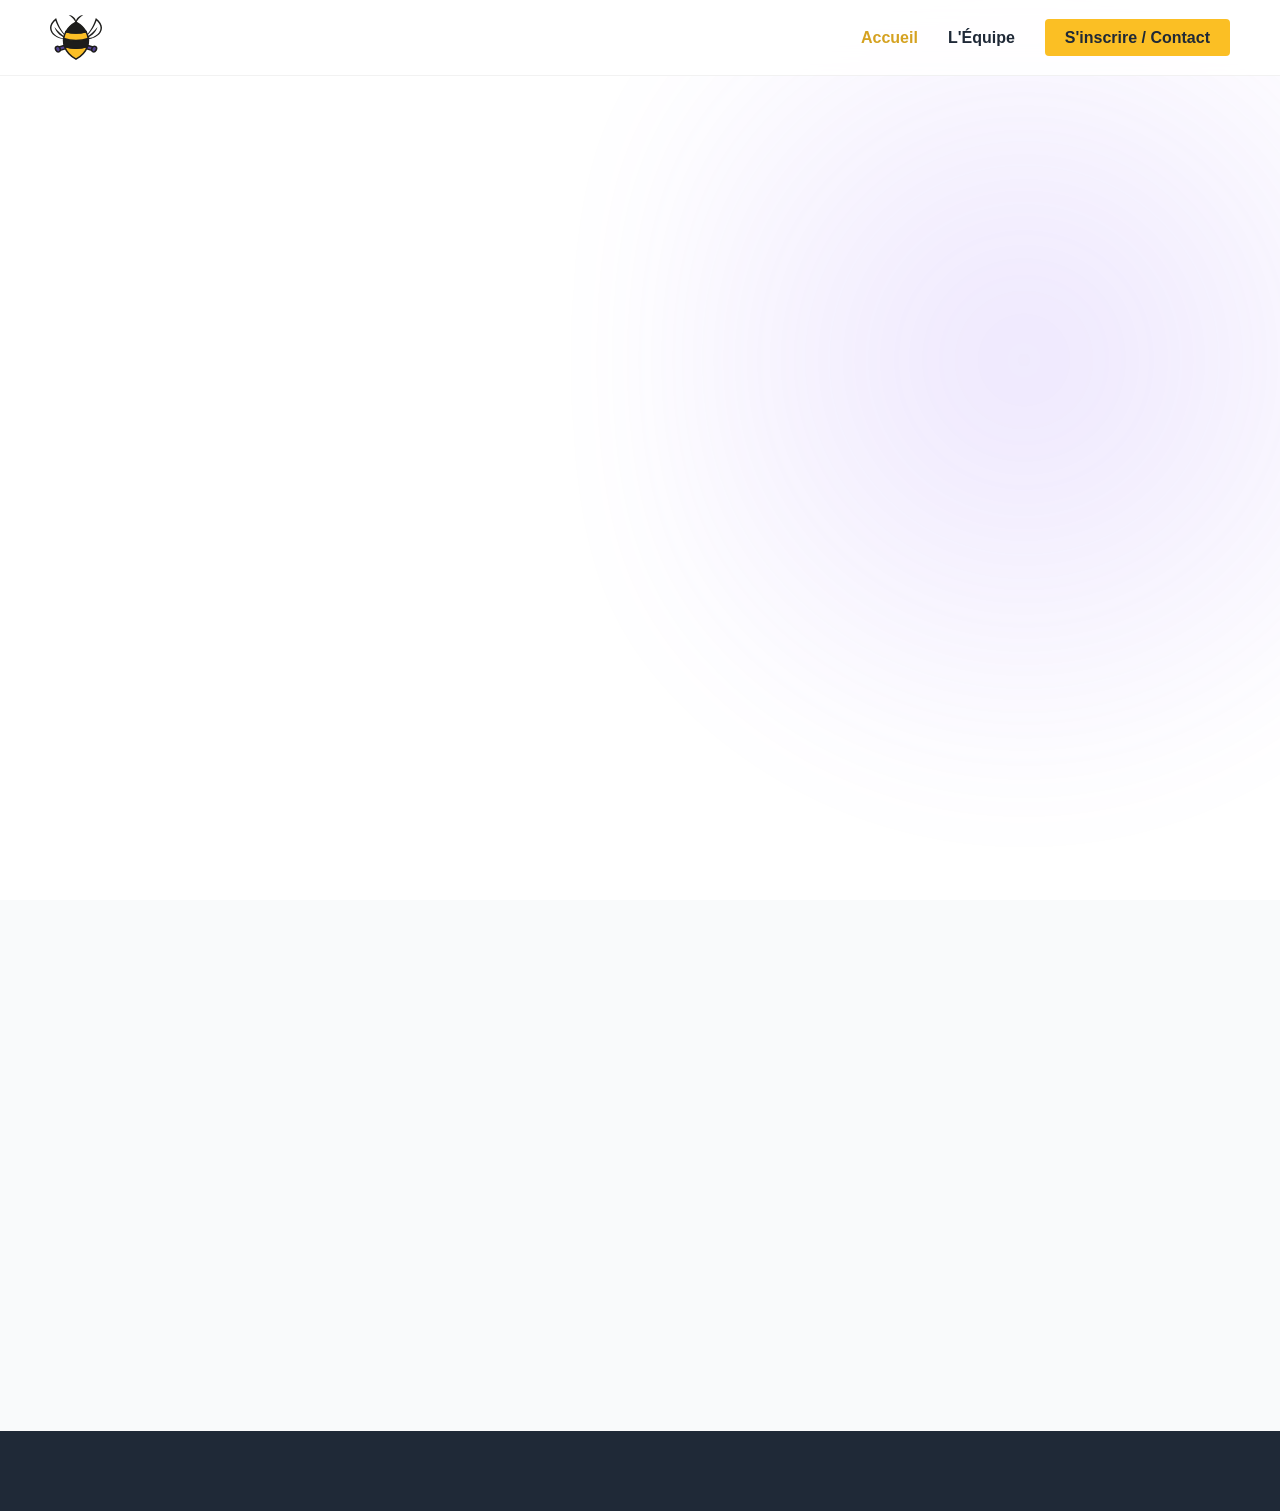
==== commit eb3b20ba: "changes -404 fix problem" ====
--- a/index.html
+++ b/index.html
@@ -1,85 +1,70 @@
 <!DOCTYPE html>
 <html lang="fr">
-<head>
-    <meta charset="UTF-8">
-    <meta name="viewport" content="width=device-width, initial-scale=1.0">
-    <title>ADF | Accueil</title>
-    <link rel="stylesheet" href="style/style.css">
-    <link rel="shortcut icon" href="img/logo-abeille.svg" type="image/x-icon">
-</head>
-<body>
+	<head>
+		<meta charset="UTF-8">
+		<meta name="viewport" content="width=device-width, initial-scale=1.0">
+		<title>ADF | Accueil</title>
+		<link rel="stylesheet" href="style/style.css">
+		<link rel="shortcut icon" href="img/logo-abeille.svg" type="image/x-icon">
+	</head>
+	<body>
+		<header class="glass-header">
+			<div class="logo">
+				<a href="index.html">
+					<img src="img/logo-abeille.svg" alt="Logo ADF" class="logo-img">
+				</a>
+			</div>
+			<nav>
+				<ul>
+					<li><a href="index.html" class="active">Accueil</a></li>
+					<li><a href="equipe.html">L'Équipe</a></li>
+					<li><a href="inscription.html" class="btn-nav">S'inscrire / Contact</a></li>
+				</ul>
+			</nav>
+		</header>
 
-    <header class="glass-header">
-        <div class="logo">
-            <a href="index.html">
-                <img src="img/logo-abeille.svg" alt="Logo ADF" class="logo-img">
-            </a>
-        </div>
-        <nav>
-            <ul>
-                <li><a href="index.html" class="active">Accueil</a></li>
-                <li><a href="equipe.html">L'Équipe</a></li>
-                <li><a href="inscription.html" class="btn-nav">S'inscrire / Contact</a></li>
-            </ul>
-        </nav>
-    </header>
+		<section class="hero">
+			<div class="hero-bg-shape"></div>
+			<div class="hero-layout">
+				<div class="hero-content animate-pop-in">
+					<h1><span class="text-adf">A</span>uto<br><span class="text-adf">D</span>éfense<br><span class="text-adf">F</span>éminine</h1>
+					<span class="hero-subtitle">Votre force - votre sécurité</span>
+					<p>Un team building d'initiation exclusif pour le personnel féminin de l'UHA/IUT. Reprenez confiance dans un cadre bienveillant et moderne.</p>
+					<div style="margin-top: 30px;">
+						<a href="inscription.html" class="btn-primary">Rejoindre la formation</a>
+					</div>
+				</div>
+            
+				<div class="hero-3d-placeholder animate-pop-in">
+					<h3>[ Espace 3D ]</h3>
+				</div>
+			</div>
+		</section>
 
-    <section class="hero">
-        <div class="hero-bg-shape"></div>
-        <div class="hero-layout">
-            <div class="hero-content animate-pop-in">
-                <h1><span class="text-adf">A</span>uto<br><span class="text-adf">D</span>éfense<br><span class="text-adf">F</span>éminine</h1>
-                <span class="hero-subtitle">Votre force - votre sécurité</span>
-                <p>Un team building d'initiation exclusif pour le personnel féminin de l'UHA/IUT. Reprenez confiance dans un cadre bienveillant et moderne.</p>
-                <div style="margin-top: 30px;">
-                    <a href="inscription.html" class="btn-primary">Rejoindre la formation</a>
-                </div>
-            </div>
-            
-            <div class="hero-3d-placeholder animate-pop-in">
-                <h3>[ Espace 3D ]</h3>
-            </div>
-        </div>
-    </section>
-
-    <section class="program-section bg-offset">
-        <div class="container animate-on-scroll">
-            <div class="section-header">
-                <h2>Le Programme</h2>
-                <div class="title-bar"></div>
-            </div>
-            <div class="modern-cards">
-                <div class="m-card">
-                    <h3>Prévention</h3>
-                    <p>Apprendre à scanner son environnement et éviter les situations à risque.</p>
-                </div>
-                <div class="m-card">
-                    <h3>Techniques</h3>
-                    <p>Des gestes simples et efficaces, ne nécessitant pas de force physique.</p>
-                </div>
-                <div class="m-card">
-                    <h3>Mindset</h3>
-                    <p>Travail sur le langage corporel, la voix et l'assurance.</p>
-                </div>
-            </div>
-        </div>
-    </section>
-
-    <footer>
-        <div class="container">
-            <img src="img/logo-abeille.svg" alt="Logo" class="logo-img" style="filter: brightness(0) invert(1);">
-            <div class="social-links">
-                <a href="#" class="social-icon">
-                    <svg width="24" height="24" viewBox="0 0 24 24"><path d="M12 2.163c3.204 0 3.584.012 4.85.07 3.252.148 4.771 1.691 4.919 4.919.058 1.265.069 1.645.069 4.849 0 3.205-.012 3.584-.069 4.849-.149 3.225-1.664 4.771-4.919 4.919-1.266.058-1.644.07-4.85.07-3.204 0-3.584-.012-4.849-.07-3.26-.149-4.771-1.699-4.919-4.92-.058-1.265-.07-1.644-.07-4.849 0-3.204.013-3.583.07-4.849.149-3.227 1.664-4.771 4.919-4.919 1.266-.057 1.645-.069 4.849-.069zm0-2.163c-3.259 0-3.667.014-4.947.072-4.358.2-6.78 2.618-6.98 6.98-.059 1.281-.073 1.689-.073 4.948 0 3.259.014 3.668.072 4.948.2 4.358 2.618 6.78 6.98 6.98 1.281.058 1.689.072 4.948.072 3.259 0 3.668-.014 4.948-.072 4.354-.2 6.782-2.618 6.979-6.98.059-1.28.073-1.689.073-4.948 0-3.259-.014-3.667-.072-4.947-.196-4.354-2.617-6.78-6.979-6.98-1.281-.059-1.69-.073-4.949-.073zm0 5.838c-3.403 0-6.162 2.759-6.162 6.162s2.759 6.163 6.162 6.163 6.162-2.759 6.162-6.163c0-3.403-2.759-6.162-6.162-6.162zm0 10.162c-2.209 0-4-1.79-4-4s1.791-4 4-4 4 1.79 4 4-1.791 4-4 4zm6.406-11.845c-.796 0-1.441.645-1.441 1.44s.645 1.44 1.441 1.44c.795 0 1.439-.645 1.439-1.44s-.644-1.44-1.439-1.44z"/></svg>
-                </a>
-                <a href="#" class="social-icon">
-                    <svg width="24" height="24" viewBox="0 0 24 24"><path d="M9 8h-3v4h3v12h5v-12h3.642l.358-4h-4v-1.667c0-.955.192-1.333 1.115-1.333h2.885v-5h-3.808c-3.596 0-5.192 1.583-5.192 4.615v3.385z"/></svg>
-                </a>
-            </div>
-            <p>© 2026 Auto Défense Féminine. UHA/IUT Projet.</p>
-        </div>
-    </footer>
-
-    <script src="js/script.js"></script>
-</body>
+		<section class="program-section bg-offset">
+			<div class="container animate-on-scroll">
+				<div class="section-header">
+					<h2>Le Programme</h2>
+					<div class="title-bar"></div>
+				</div>
+				<div class="modern-cards">
+					<div class="m-card">
+						<h3>Prévention</h3>
+						<p>Apprendre à scanner son environnement et éviter les situations à risque.</p>
+					</div>
+					<div class="m-card">
+						<h3>Techniques</h3>
+						<p>Des gestes simples et efficaces, ne nécessitant pas de force physique.</p>
+					</div>
+					<div class="m-card">
+						<h3>Mindset</h3>
+						<p>Travail sur le langage corporel, la voix et l'assurance.</p>
+					</div>
+				</div>
+			</div>
+		</section>
+	
+		<footer></footer>
+		<script src="js/script.js"></script>
+	</body>
 </html>
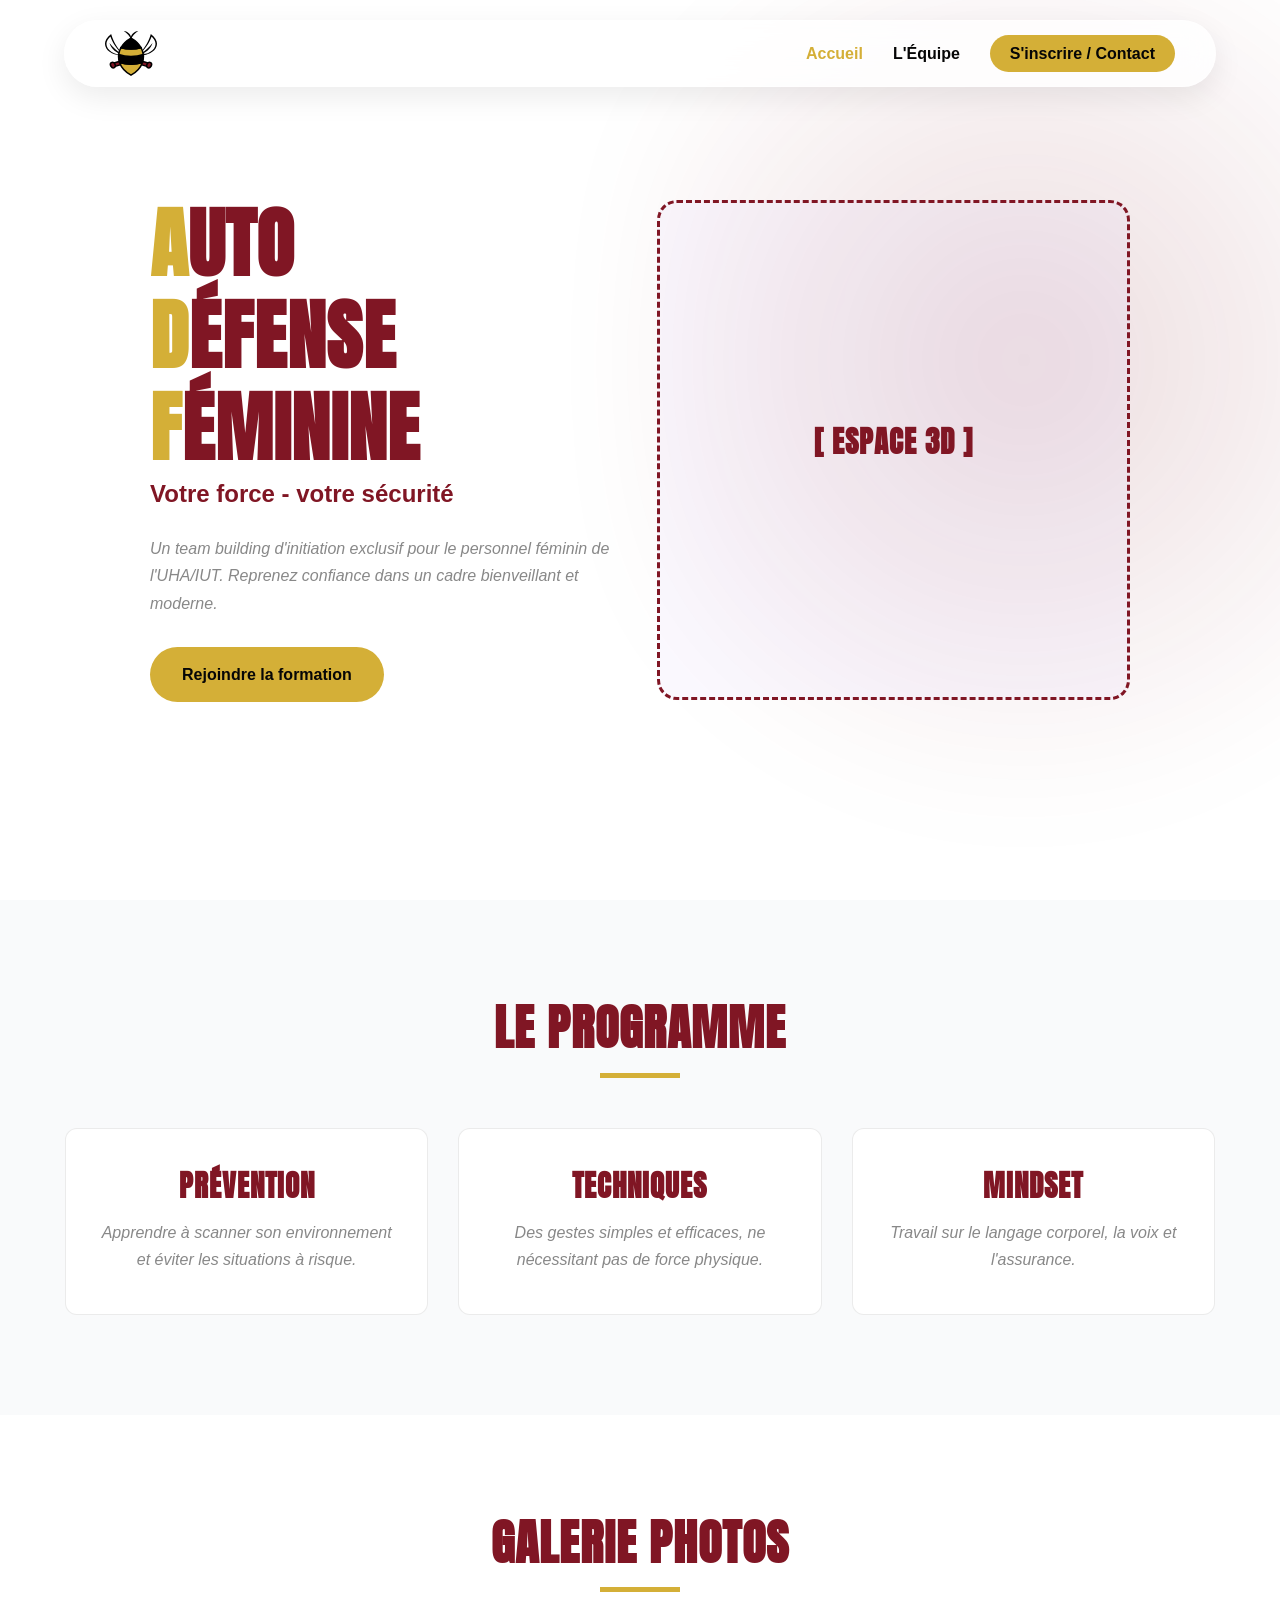
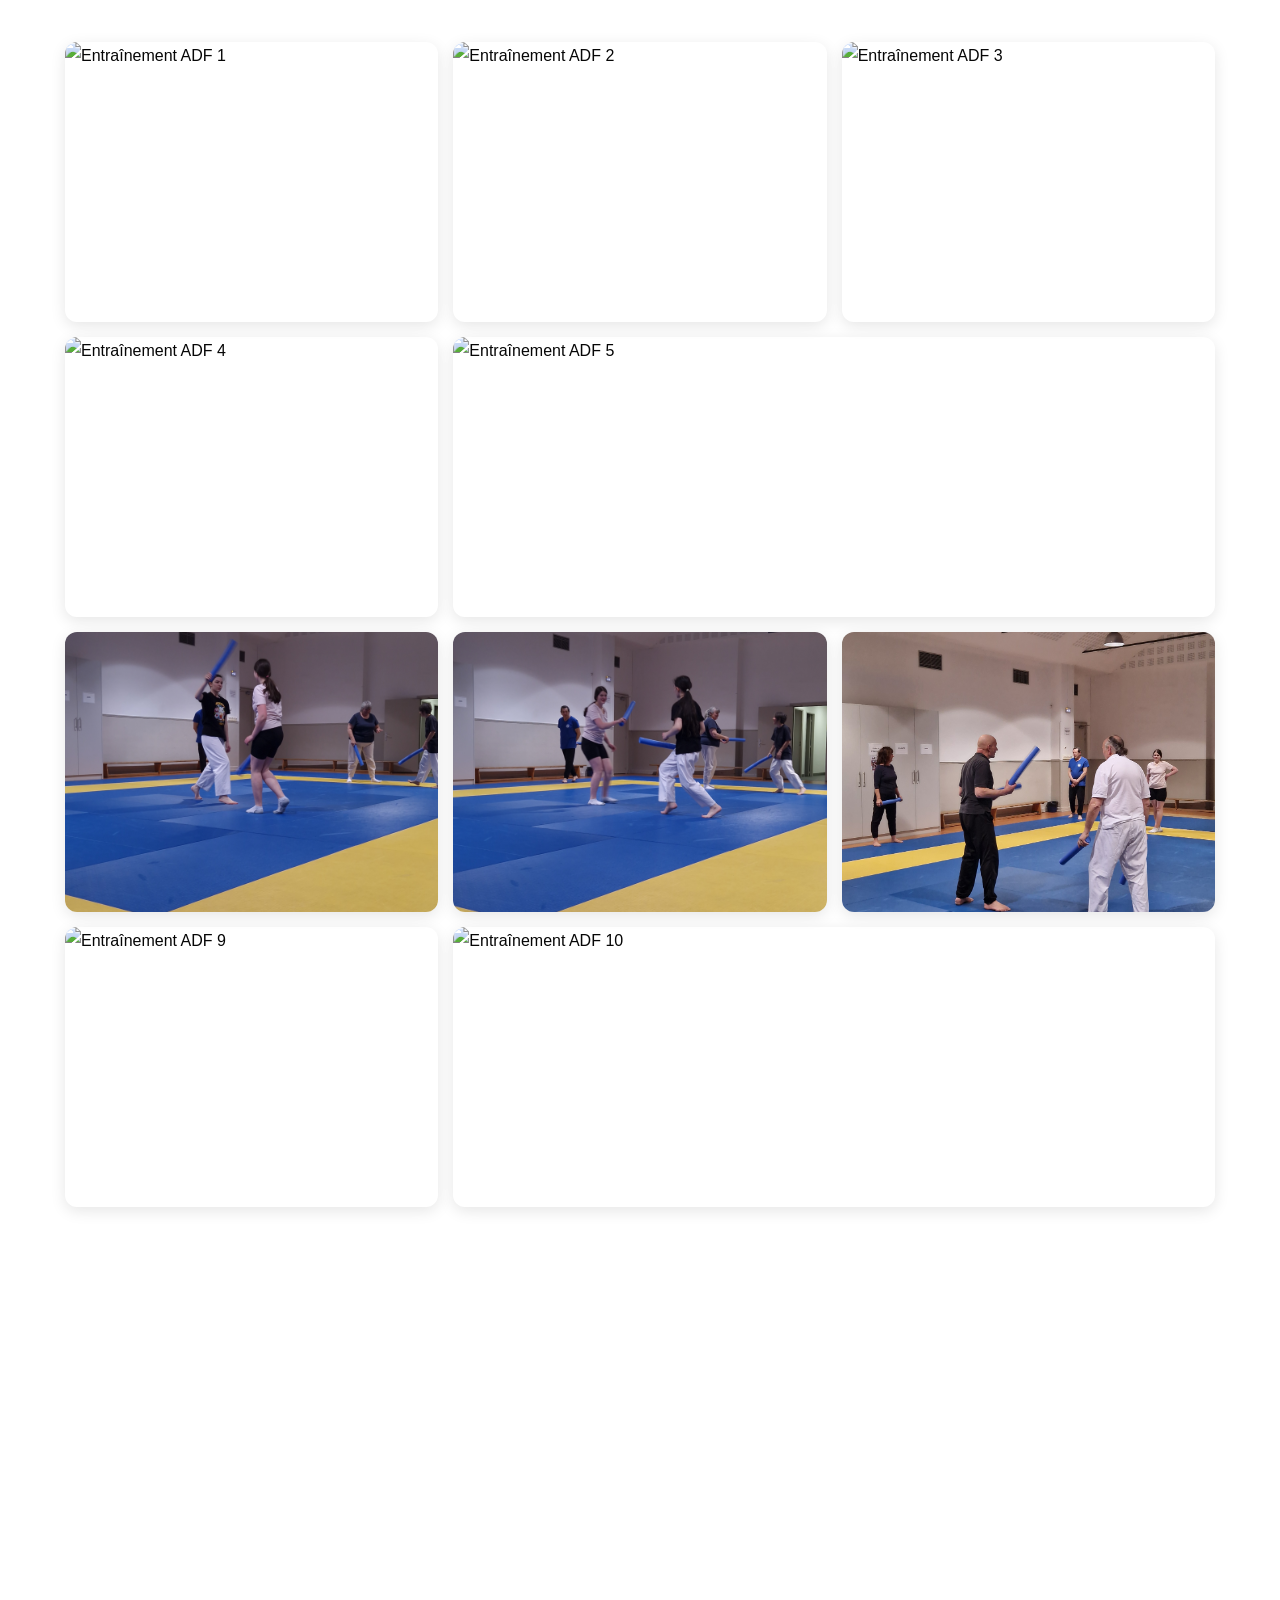
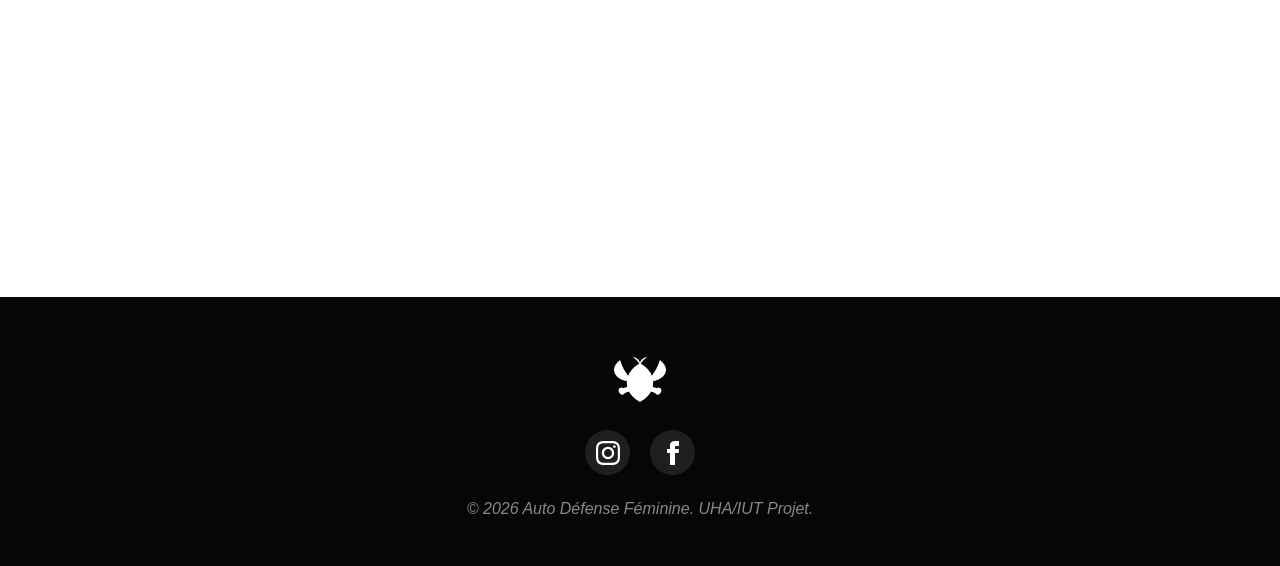
==== commit 29341111: "changes - photos - style changes" ====
--- a/index.html
+++ b/index.html
@@ -1,70 +1,91 @@
 <!DOCTYPE html>
 <html lang="fr">
-	<head>
-		<meta charset="UTF-8">
-		<meta name="viewport" content="width=device-width, initial-scale=1.0">
-		<title>ADF | Accueil</title>
-		<link rel="stylesheet" href="style/style.css">
-		<link rel="shortcut icon" href="img/logo-abeille.svg" type="image/x-icon">
-	</head>
-	<body>
-		<header class="glass-header">
-			<div class="logo">
-				<a href="index.html">
-					<img src="img/logo-abeille.svg" alt="Logo ADF" class="logo-img">
-				</a>
-			</div>
-			<nav>
-				<ul>
-					<li><a href="index.html" class="active">Accueil</a></li>
-					<li><a href="equipe.html">L'Équipe</a></li>
-					<li><a href="inscription.html" class="btn-nav">S'inscrire / Contact</a></li>
-				</ul>
-			</nav>
-		</header>
 
-		<section class="hero">
-			<div class="hero-bg-shape"></div>
-			<div class="hero-layout">
-				<div class="hero-content animate-pop-in">
-					<h1><span class="text-adf">A</span>uto<br><span class="text-adf">D</span>éfense<br><span class="text-adf">F</span>éminine</h1>
-					<span class="hero-subtitle">Votre force - votre sécurité</span>
-					<p>Un team building d'initiation exclusif pour le personnel féminin de l'UHA/IUT. Reprenez confiance dans un cadre bienveillant et moderne.</p>
-					<div style="margin-top: 30px;">
-						<a href="inscription.html" class="btn-primary">Rejoindre la formation</a>
-					</div>
-				</div>
-            
-				<div class="hero-3d-placeholder animate-pop-in">
-					<h3>[ Espace 3D ]</h3>
+<head>
+	<meta charset="UTF-8">
+	<meta name="viewport" content="width=device-width, initial-scale=1.0">
+	<title>ADF | Accueil</title>
+	<link rel="stylesheet" href="style/style.css">
+	<link rel="shortcut icon" href="img/logo-abeille.svg" type="image/x-icon">
+</head>
+
+<body>
+	<header class="glass-header">
+		<div class="logo">
+			<a href="index.html">
+				<img src="img/logo-abeille.svg" alt="Logo ADF" class="logo-img">
+			</a>
+		</div>
+		<nav>
+			<ul>
+				<li><a href="index.html" class="active">Accueil</a></li>
+				<li><a href="equipe.html">L'Équipe</a></li>
+				<li><a href="inscription.html" class="btn-nav">S'inscrire / Contact</a></li>
+			</ul>
+		</nav>
+	</header>
+
+	<section class="hero">
+		<div class="hero-bg-shape"></div>
+		<div class="hero-layout">
+			<div class="hero-content animate-pop-in">
+				<h1><span class="text-adf">A</span>uto<br><span class="text-adf">D</span>éfense<br><span
+						class="text-adf">F</span>éminine</h1>
+				<span class="hero-subtitle">Votre force - votre sécurité</span>
+				<p>Un team building d'initiation exclusif pour le personnel féminin de l'UHA/IUT. Reprenez confiance
+					dans un cadre bienveillant et moderne.</p>
+				<div style="margin-top: 30px;">
+					<a href="inscription.html" class="btn-primary">Rejoindre la formation</a>
 				</div>
 			</div>
-		</section>
 
-		<section class="program-section bg-offset">
-			<div class="container animate-on-scroll">
-				<div class="section-header">
-					<h2>Le Programme</h2>
-					<div class="title-bar"></div>
+			<div class="hero-3d-placeholder animate-pop-in">
+				<h3>[ Espace 3D ]</h3>
+			</div>
+		</div>
+	</section>
+
+	<section class="program-section bg-offset">
+		<div class="container animate-on-scroll">
+			<div class="section-header">
+				<h2>Le Programme</h2>
+				<div class="title-bar"></div>
+			</div>
+			<div class="modern-cards">
+				<div class="m-card">
+					<h3>Prévention</h3>
+					<p>Apprendre à scanner son environnement et éviter les situations à risque.</p>
 				</div>
-				<div class="modern-cards">
-					<div class="m-card">
-						<h3>Prévention</h3>
-						<p>Apprendre à scanner son environnement et éviter les situations à risque.</p>
-					</div>
-					<div class="m-card">
-						<h3>Techniques</h3>
-						<p>Des gestes simples et efficaces, ne nécessitant pas de force physique.</p>
-					</div>
-					<div class="m-card">
-						<h3>Mindset</h3>
-						<p>Travail sur le langage corporel, la voix et l'assurance.</p>
-					</div>
+				<div class="m-card">
+					<h3>Techniques</h3>
+					<p>Des gestes simples et efficaces, ne nécessitant pas de force physique.</p>
+				</div>
+				<div class="m-card">
+					<h3>Mindset</h3>
+					<p>Travail sur le langage corporel, la voix et l'assurance.</p>
 				</div>
 			</div>
-		</section>
+		</div>
+	</section>
+
+	<section class="gallery-section">
+		<div class="container animate-on-scroll">
+			<div class="section-header">
+				<h2>Galerie Photos</h2>
+				<div class="title-bar"></div>
+			</div>
+			<div class="gallery-grid" id="gallery-container">
+			</div>
+		</div>
+	</section>
 	
-		<footer></footer>
-		<script src="js/script.js"></script>
-	</body>
+	<div id="lightbox" class="lightbox">
+		<span class="lightbox-close">&times;</span>
+		<img class="lightbox-content" id="lightbox-img">
+	</div>
+
+	<footer></footer>
+	<script src="js/script.js"></script>
+</body>
+
 </html>
--- a/style/style.css
+++ b/style/style.css
@@ -9,24 +9,32 @@
 }
 
 :root {
-    --primary: #6D28D9;
-    --accent: #A78BFA;
-    --accent-hover: #8B5CF6;
-    --highlight: #FBBF24;
-    --highlight-hover: #d5a221;
-    --dark-text: #1F2937;
-    --light-text: #6B7280;
+    --primary: #801624;
+    --highlight: #d4af37;
+    /*#FBBF24;*/
+    --highlight-hover: #FBBF24;
+    /*#d5a221;*/
+    --dark-text: #060606;
+    --light-text: #888888;
+    /*#6B7280;*/
     --bg-white: #FFFFFF;
     --bg-offset: #F9FAFB;
-    
+
     /* Заменили Syne на ваш Anton */
     --font-heading: 'Anton', sans-serif;
     --font-body: 'Inter', sans-serif;
     --section-spacing: 100px;
 }
 
-* { margin: 0; padding: 0; box-sizing: border-box; }
-html { scroll-behavior: smooth; }
+* {
+    margin: 0;
+    padding: 0;
+    box-sizing: border-box;
+}
+
+html {
+    scroll-behavior: smooth;
+}
 
 body {
     background-color: var(--bg-white);
@@ -36,132 +44,536 @@
     overflow-x: hidden;
 }
 
-h1, h2, h3 {
+h1,
+h2,
+h3 {
     font-family: var(--font-heading);
     color: var(--primary);
-    line-height: 1.1;
-    letter-spacing: 1px; /* Anton выглядит лучше с небольшим отступом */
-    text-transform: uppercase; /* Anton отлично смотрится в верхнем регистре */
-}
-
-h1 { font-size: clamp(3rem, 6vw, 5rem); }
-h2 { font-size: 3rem; }
-h3 { font-size: 1.8rem; margin-bottom: 1rem; }
-p { margin-bottom: 1.5rem; color: var(--light-text); }
-
-.container { max-width: 1200px; margin: 0 auto; padding: 0 25px; }
-
-/* Выделение букв A, D, F */
-.text-adf { color: var(--highlight); }
+    line-height: 1.2;
+    letter-spacing: 1px;
+    /* Anton выглядит лучше с небольшим отступом */
+    text-transform: uppercase;
+    /* Anton отлично смотрится в верхнем регистре */
+}
+
+h1 {
+    font-size: clamp(3rem, 6vw, 5rem);
+}
+
+h2 {
+    font-size: 3rem;
+}
+
+h3 {
+    font-size: 1.8rem;
+    margin-bottom: 1rem;
+}
+
+p {
+    margin-bottom: 1.5rem;
+    color: var(--light-text);
+}
+
+.container {
+    max-width: 1200px;
+    margin: 0 auto;
+    padding: 0 25px;
+}
+
+.text-adf {
+    color: var(--highlight);
+}
 
 /* =========================================
    2. Навигация
    ========================================= */
 .glass-header {
-    display: flex; justify-content: space-between; align-items: center;
-    padding: 15px 50px; position: fixed; width: 100%; top: 0; z-index: 100;
-    background: rgba(255, 255, 255, 0.85); backdrop-filter: blur(12px);
-    border-bottom: 1px solid rgba(0, 0, 0, 0.05);
-}
-
-.logo a { display: flex; align-items: center; text-decoration: none; }
-.logo-img { height: 45px; width: auto; object-fit: contain; transition: transform 0.3s ease; }
-.logo-img:hover { transform: scale(1.05); }
-
-nav ul { list-style: none; display: flex; align-items: center; gap: 30px; }
-nav ul li a { text-decoration: none; color: var(--dark-text); font-weight: 600; transition: color 0.3s; }
-nav ul li a:hover, nav ul li a.active { color: var(--highlight-hover); }
+    display: flex;
+    justify-content: space-between;
+    align-items: center;
+    padding: 10px 40px;
+    
+    /* Позиционирование с отступом от верха */
+    position: fixed;
+    top: 20px; /* Отступ от верхнего края */
+    left: 50%;
+    transform: translateX(-50%); /* Центрирование */
+    width: 90%; /* Ширина панели */
+    max-width: 1200px;
+    
+    z-index: 1000;
+    background: rgba(255, 255, 255, 0.8);
+    backdrop-filter: blur(15px);
+    -webkit-backdrop-filter: blur(15px);
+    
+    /* Скругление и тень как на макете */
+    border-radius: 50px; 
+    border: 1px solid rgba(255, 255, 255, 0.3);
+    box-shadow: 0 10px 30px rgba(0, 0, 0, 0.08);
+}
+
+.logo a {
+    display: flex;
+    align-items: center;
+    text-decoration: none;
+}
+
+.logo-img {
+    height: 45px;
+    width: auto;
+    object-fit: contain;
+    transition: transform 0.3s ease;
+}
+
+.logo-img:hover {
+    transform: scale(1.05);
+}
+
+nav ul {
+    list-style: none;
+    display: flex;
+    align-items: center;
+    gap: 30px;
+}
+
+nav ul li a {
+    text-decoration: none;
+    color: var(--dark-text);
+    font-weight: 600;
+    transition: color 0.3s;
+}
+
+nav ul li a:hover,
+nav ul li a.active {
+    color: var(--highlight);
+}
 
 .btn-nav {
-    background-color: var(--highlight); color: var(--dark-text) !important;
-    padding: 10px 20px; border-radius: 4px; transition: all 0.3s ease;
-}
-.btn-nav:hover { background-color: var(--primary); color: var(--bg-white) !important; }
+    background-color: var(--highlight);
+    color: var(--dark-text) !important;
+    padding: 10px 20px;
+    border-radius: 50px;
+    transition: all 0.3s ease;
+}
+
+.btn-nav:hover {
+    background-color: var(--primary);
+    color: var(--bg-white) !important;
+}
 
 /* =========================================
    3. Hero Section (С местом под 3D)
    ========================================= */
 .hero {
-    min-height: 100vh; padding: 120px 50px 50px 50px;
-    position: relative; overflow: hidden; display: flex; align-items: center;
+    min-height: 100vh;
+    padding: 150px;
+    position: relative;
+    overflow: hidden;
+    display: flex;
+    align-items: center;
 }
 
 .hero-bg-shape {
-    position: absolute; top: -20%; right: -10%; width: 60%; height: 120%;
-    background: radial-gradient(circle at center, var(--accent-hover) 0%, rgba(255, 255, 255, 0) 70%);
-    opacity: 0.15; filter: blur(60px); z-index: -1;
+    position: absolute;
+    top: -20%;
+    right: -10%;
+    width: 60%;
+    height: 120%;
+    background: radial-gradient(circle at center, var(--primary) 0%, rgba(255, 255, 255, 0) 70%);
+    opacity: 0.15;
+    filter: blur(60px);
+    z-index: -1;
 }
 
 .hero-layout {
-    display: flex; justify-content: space-between; align-items: center;
-    gap: 40px; width: 100%; max-width: 1200px; margin: 0 auto; flex-wrap: wrap;
-}
-
-.hero-content { flex: 1; min-width: 300px; }
-.hero-subtitle { font-family: var(--font-body); font-weight: 600; color: var(--primary); font-size: 1.5rem; display: block; margin-bottom: 20px;}
+    display: flex;
+    justify-content: space-between;
+    align-items: center;
+    gap: 40px;
+    width: 100%;
+    max-width: 1200px;
+    margin: 0 auto;
+    flex-wrap: wrap;
+}
+
+.hero-content {
+    flex: 1;
+    min-width: 300px;
+}
+
+.hero-subtitle {
+    font-family: var(--font-body);
+    font-weight: 600;
+    color: var(--primary);
+    font-size: 1.5rem;
+    display: block;
+    margin-bottom: 20px;
+}
 
 .hero-3d-placeholder {
-    flex: 1; min-width: 300px; height: 500px;
-    border: 3px dashed var(--accent); border-radius: 20px;
-    display: flex; flex-direction: column; justify-content: center; align-items: center;
-    background: rgba(167, 139, 250, 0.05); color: var(--primary); text-align: center;
+    flex: 1;
+    min-width: 300px;
+    height: 500px;
+    border: 3px dashed var(--primary);
+    border-radius: 20px;
+    display: flex;
+    flex-direction: column;
+    justify-content: center;
+    align-items: center;
+    background: rgba(167, 139, 250, 0.05);
+    color: var(--primary);
+    text-align: center;
 }
 
 .btn-primary {
-    display: inline-flex; justify-content: center; align-items: center;
-    padding: 14px 32px; border-radius: 4px; text-decoration: none; font-weight: 700;
-    background-color: var(--highlight); color: var(--dark-text); font-family: var(--font-body); transition: all 0.3s;
-}
-.btn-primary:hover { background-color: var(--primary); color: var(--bg-white); transform: translateY(-3px); }
+    display: inline-flex;
+    justify-content: center;
+    align-items: center;
+    padding: 14px 32px;
+    border-radius: 50px;
+    text-decoration: none;
+    font-weight: 700;
+    background-color: var(--highlight);
+    color: var(--dark-text);
+    font-family: var(--font-body);
+    transition: all 0.3s;
+}
+
+.btn-primary:hover {
+    background-color: var(--primary);
+    color: var(--bg-white);
+}
 
 /* =========================================
    4. Секции и Контент
    ========================================= */
-section { padding: var(--section-spacing) 0; }
-.bg-offset { background-color: var(--bg-offset); }
-.section-header { margin-bottom: 50px; text-align: center; }
-.title-bar { width: 80px; height: 5px; background: var(--highlight); margin: 15px auto 0; }
-.lead-text { font-size: 1.25rem; font-weight: 500; color: var(--primary); text-align: center; max-width: 800px; margin: 0 auto 30px;}
-
-.modern-cards { display: grid; grid-template-columns: repeat(auto-fit, minmax(300px, 1fr)); gap: 30px; margin-top: 50px; }
+section {
+    padding: var(--section-spacing) 0;
+}
+
+.bg-offset {
+    background-color: var(--bg-offset);
+}
+
+.section-header {
+    margin-bottom: 50px;
+    text-align: center;
+}
+
+.title-bar {
+    width: 80px;
+    height: 5px;
+    background: var(--highlight);
+    margin: 15px auto 0;
+}
+
+.lead-text {
+    font-size: 1.25rem;
+    font-weight: 500;
+    color: var(--primary);
+    text-align: center;
+    max-width: 800px;
+    margin: 0 auto 30px;
+}
+
+.modern-cards {
+    display: grid;
+    grid-template-columns: repeat(auto-fit, minmax(300px, 1fr));
+    gap: 30px;
+    margin-top: 50px;
+}
+
 .m-card {
-    background: var(--bg-white); padding: 40px 30px; border-radius: 12px;
-    border: 1px solid rgba(0, 0, 0, 0.08); transition: transform 0.4s ease; text-align: center;
-}
-.m-card:hover { transform: translateY(-7px); box-shadow: 0 20px 40px -10px rgba(0, 0, 0, 0.1); border-color: var(--highlight); }
+    background: var(--bg-white);
+    padding: 40px 30px;
+    border-radius: 12px;
+    border: 1px solid rgba(0, 0, 0, 0.08);
+    transition: transform 0.4s ease, border-color .4s ease;
+    text-align: center;
+}
+
+.m-card:hover {
+    transform: translateY(-7px);
+    box-shadow: 0 20px 40px -10px rgba(0, 0, 0, 0.1);
+    border-color: var(--primary);
+}
 
 /* =========================================
    5. Команда (Новое)
    ========================================= */
-.team-grid { display: grid; grid-template-columns: repeat(auto-fit, minmax(250px, 1fr)); gap: 40px; margin-top: 50px; }
-.team-member { text-align: center; }
-.team-photo { width: 150px; height: 150px; border-radius: 50%; background: var(--accent); margin: 0 auto 20px; object-fit: cover; border: 4px solid var(--highlight); }
-.team-role { color: var(--accent-hover); font-weight: 600; margin-bottom: 10px; text-transform: uppercase; font-size: 0.9rem;}
+.team-grid {
+    display: grid;
+    grid-template-columns: repeat(auto-fit, minmax(250px, 1fr));
+    gap: 40px;
+    margin-top: 50px;
+}
+
+.team-member {
+    text-align: center;
+}
+
+.team-photo {
+    width: 150px;
+    height: 150px;
+    border-radius: 50%;
+    background: var(--primary);
+    margin: 0 auto 20px;
+    object-fit: cover;
+    border: 4px solid var(--highlight);
+}
+
+.team-role {
+    color: var(--primary);
+    font-weight: 600;
+    margin-bottom: 10px;
+    text-transform: uppercase;
+    font-size: 0.9rem;
+}
 
 /* =========================================
    6. Формы (Новое)
    ========================================= */
-.forms-layout { display: grid; grid-template-columns: 1fr 1fr; gap: 50px; align-items: start; }
-@media (max-width: 768px) { .forms-layout { grid-template-columns: 1fr; } }
-
-.contact-form { background: var(--bg-white); padding: 40px; border-radius: 12px; box-shadow: 0 10px 30px rgba(0,0,0,0.05); }
-.input-group { margin-bottom: 20px; text-align: left; }
-.input-group label { display: block; font-weight: 600; margin-bottom: 5px; font-family: var(--font-body);}
-.input-group input, .input-group textarea {
-    width: 100%; padding: 12px; border: 1px solid #ddd; border-radius: 4px; font-family: var(--font-body); transition: border-color 0.3s;
-}
-.input-group input:focus, .input-group textarea:focus { border-color: var(--primary); outline: none; }
-.btn-submit { width: 100%; border: none; cursor: pointer; }
+.forms-layout {
+    display: grid;
+    grid-template-columns: 1fr 1fr;
+    gap: 50px;
+    align-items: start;
+}
+
+@media (max-width: 768px) {
+    .forms-layout {
+        grid-template-columns: 1fr;
+    }
+}
+
+.contact-form {
+    background: var(--bg-white);
+    padding: 40px;
+    border-radius: 12px;
+    box-shadow: 0 10px 30px rgba(0, 0, 0, 0.05);
+}
+
+.input-group {
+    margin-bottom: 20px;
+    text-align: left;
+}
+
+.input-group label {
+    display: block;
+    font-weight: 600;
+    margin-bottom: 5px;
+    font-family: var(--font-body);
+}
+
+.input-group input,
+.input-group textarea {
+    width: 100%;
+    padding: 12px;
+    border: 1px solid #ddd;
+    border-radius: 4px;
+    font-family: var(--font-body);
+    transition: border-color 0.3s;
+}
+
+.input-group input:focus,
+.input-group textarea:focus {
+    border-color: var(--primary);
+    outline: none;
+}
+
+.btn-submit {
+    width: 50%;
+    border: none;
+    border-radius: 50px;
+    cursor: pointer;
+}
 
 /* =========================================
    7. Подвал и Соцсети (Новое)
    ========================================= */
-footer { background: var(--dark-text); color: var(--bg-white); padding: 60px 0 20px; text-align: center; }
-.social-links { display: flex; justify-content: center; gap: 20px; margin: 20px 0; }
-.social-icon { display: flex; align-items: center; justify-content: center; width: 45px; height: 45px; background: rgba(255,255,255,0.1); border-radius: 50%; transition: all 0.3s; fill: white;}
-.social-icon:hover { background: var(--highlight); transform: translateY(-3px); }
+footer {
+    background: var(--dark-text);
+    color: var(--bg-white);
+    padding: 60px 0 20px;
+    text-align: center;
+}
+
+.social-links {
+    display: flex;
+    justify-content: center;
+    gap: 20px;
+    margin: 20px 0;
+}
+
+.social-icon {
+    display: flex;
+    align-items: center;
+    justify-content: center;
+    width: 45px;
+    height: 45px;
+    background: rgba(255, 255, 255, 0.1);
+    border-radius: 50%;
+    transition: all 0.3s;
+    fill: white;
+}
+
+.social-icon:hover {
+    background: var(--highlight);
+    transform: translateY(-3px);
+}
 
 /* Анимации */
-.animate-pop-in { opacity: 0; transform: scale(0.95) translateY(30px); transition: opacity 0.8s, transform 0.8s; }
-.animate-on-scroll { opacity: 0; transform: translateY(40px); transition: opacity 0.8s, transform 0.8s; }
-.is-visible { opacity: 1; transform: scale(1) translateY(0); }+.animate-pop-in {
+    opacity: 0;
+    transform: scale(0.95) translateY(30px);
+    transition: opacity 0.8s, transform 0.8s;
+}
+
+.animate-on-scroll {
+    opacity: 0;
+    transform: translateY(40px);
+    transition: opacity 0.8s, transform 0.8s;
+}
+
+.is-visible {
+    opacity: 1;
+    transform: scale(1) translateY(0);
+}
+
+/**/
+p {
+    font-style: italic
+}
+
+.m-card>p {
+    margin-bottom: 0
+}
+
+textarea {
+    resize: vertical
+}
+
+form {
+    display: flex;
+    flex-direction: column
+}
+
+form>button {
+    align-self: center
+}
+
+/* =========================================
+   8. Galerie
+   ========================================= */
+.gallery-grid {
+    display: grid;
+    grid-template-columns: repeat(auto-fill, minmax(280px, 1fr));
+    grid-auto-rows: 280px;
+    gap: 15px;
+    margin-top: 40px;
+}
+
+.gallery-item {
+    position: relative;
+    overflow: hidden;
+    border-radius: 12px;
+    box-shadow: 0 4px 15px rgba(0,0,0,0.1);
+}
+
+/* On fait varier la taille de certaines images pour un look "Masonry" */
+.gallery-item:nth-child(5n) {
+    grid-column: span 2;
+}
+
+@media (max-width: 768px) {
+    .gallery-item:nth-child(5n) {
+        grid-column: span 1;
+    }
+}
+
+.gallery-item img {
+    width: 100%;
+    height: 100%;
+    object-fit: cover;
+    transition: transform 0.6s cubic-bezier(0.25, 1, 0.5, 1);
+}
+
+.gallery-item:hover img {
+    transform: scale(1.1);
+}
+
+.gallery-overlay {
+    position: absolute;
+    top: 0;
+    left: 0;
+    width: 100%;
+    height: 100%;
+    background: rgba(128, 22, 36, 0.4); /* Couleur --primary avec transparence */
+    opacity: 0;
+    transition: opacity 0.3s ease;
+    display: flex;
+    align-items: center;
+    justify-content: center;
+}
+
+.gallery-item:hover .gallery-overlay {
+    opacity: 1;
+}
+
+.gallery-overlay::after {
+    content: 'Voir';
+    color: white;
+    font-family: var(--font-heading);
+    font-size: 1.2rem;
+    border: 2px solid white;
+    padding: 5px 15px;
+}
+
+/* =========================================
+   9. Lightbox (Plein écran)
+   ========================================= */
+.lightbox {
+    display: none; /* Caché par défaut */
+    position: fixed;
+    z-index: 2000;
+    top: 0;
+    left: 0;
+    width: 100%;
+    height: 100%;
+    background-color: rgba(0, 0, 0, 0.9);
+    backdrop-filter: blur(8px);
+    justify-content: center;
+    align-items: center;
+}
+
+.lightbox-content {
+    max-width: 90%;
+    max-height: 80vh;
+    border-radius: 8px;
+    box-shadow: 0 0 30px rgba(0,0,0,0.5);
+    transform: scale(0.8);
+    transition: transform 0.3s ease;
+}
+
+.lightbox.active {
+    display: flex;
+}
+
+.lightbox.active .lightbox-content {
+    transform: scale(1);
+}
+
+.lightbox-close {
+    position: absolute;
+    top: 30px;
+    right: 50px;
+    color: white;
+    font-size: 50px;
+    font-weight: bold;
+    cursor: pointer;
+    transition: color 0.3s;
+}
+
+.lightbox-close:hover {
+    color: var(--highlight);
+}
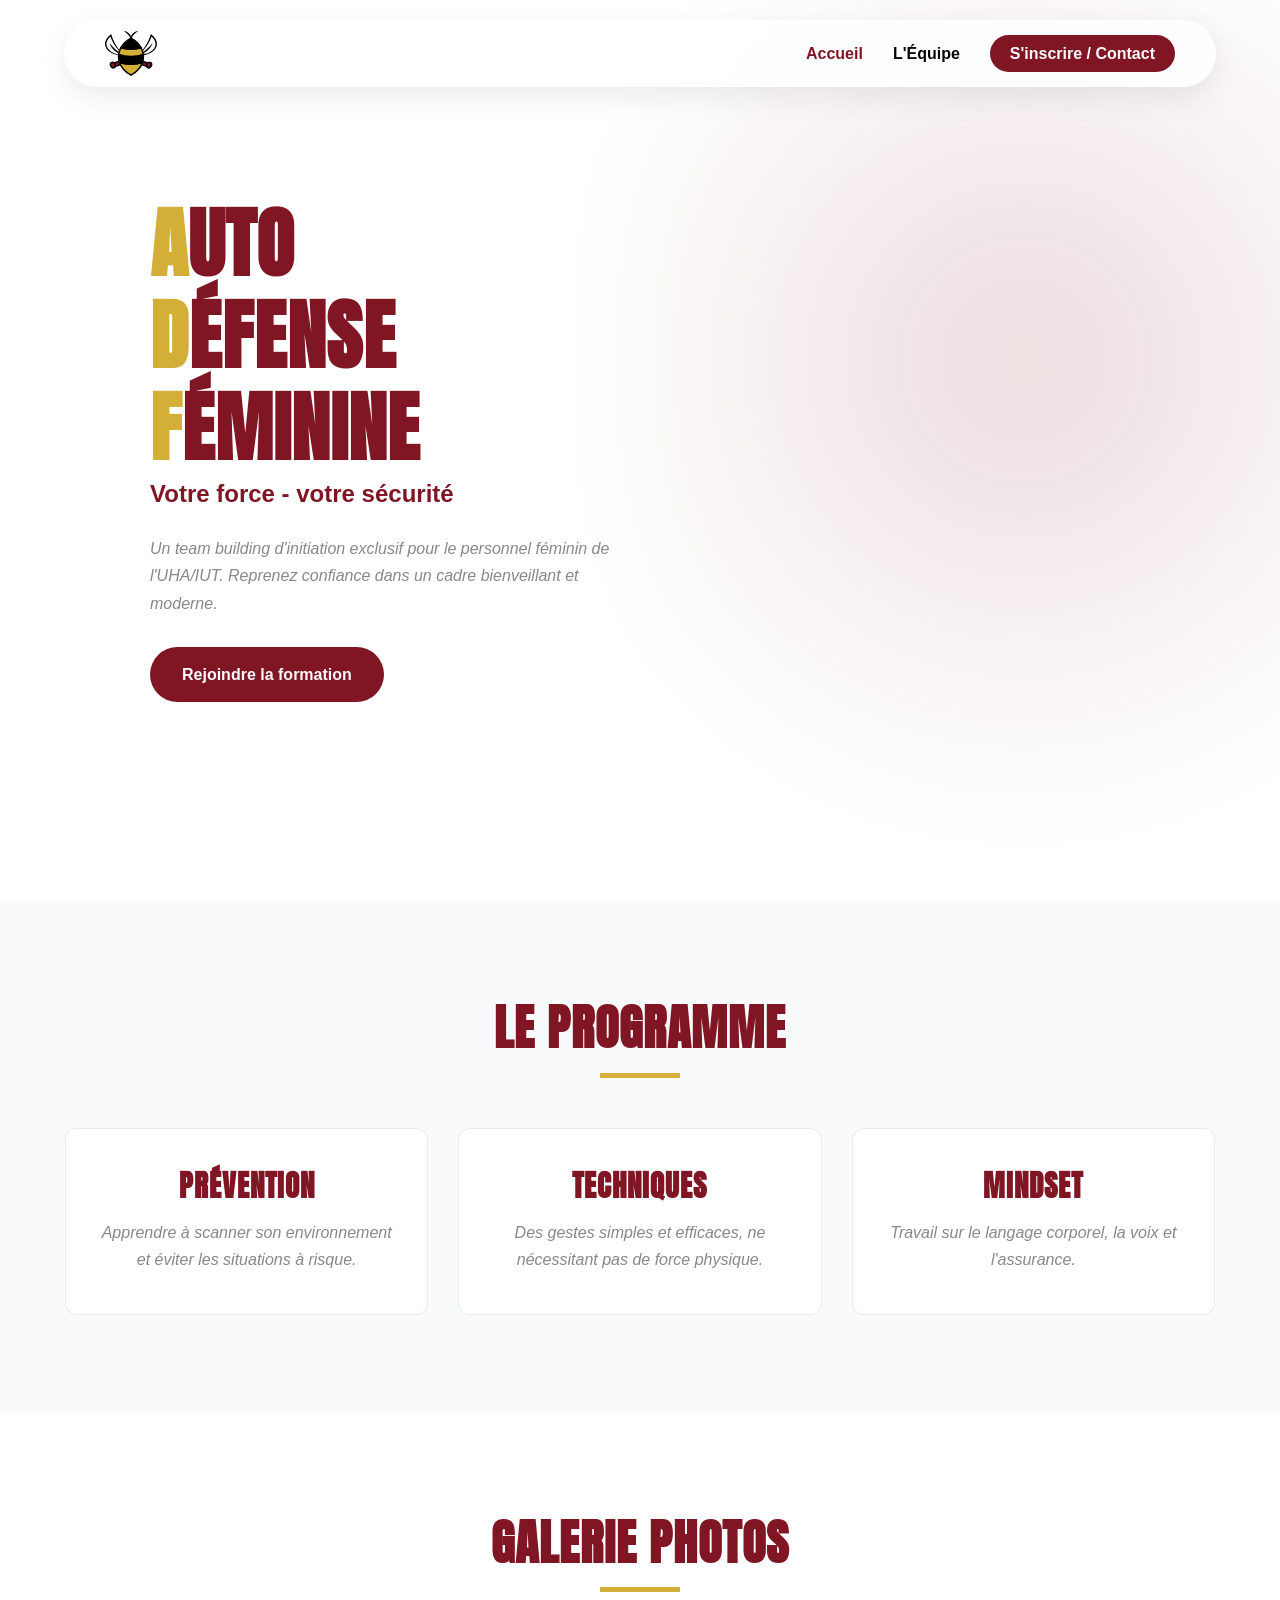
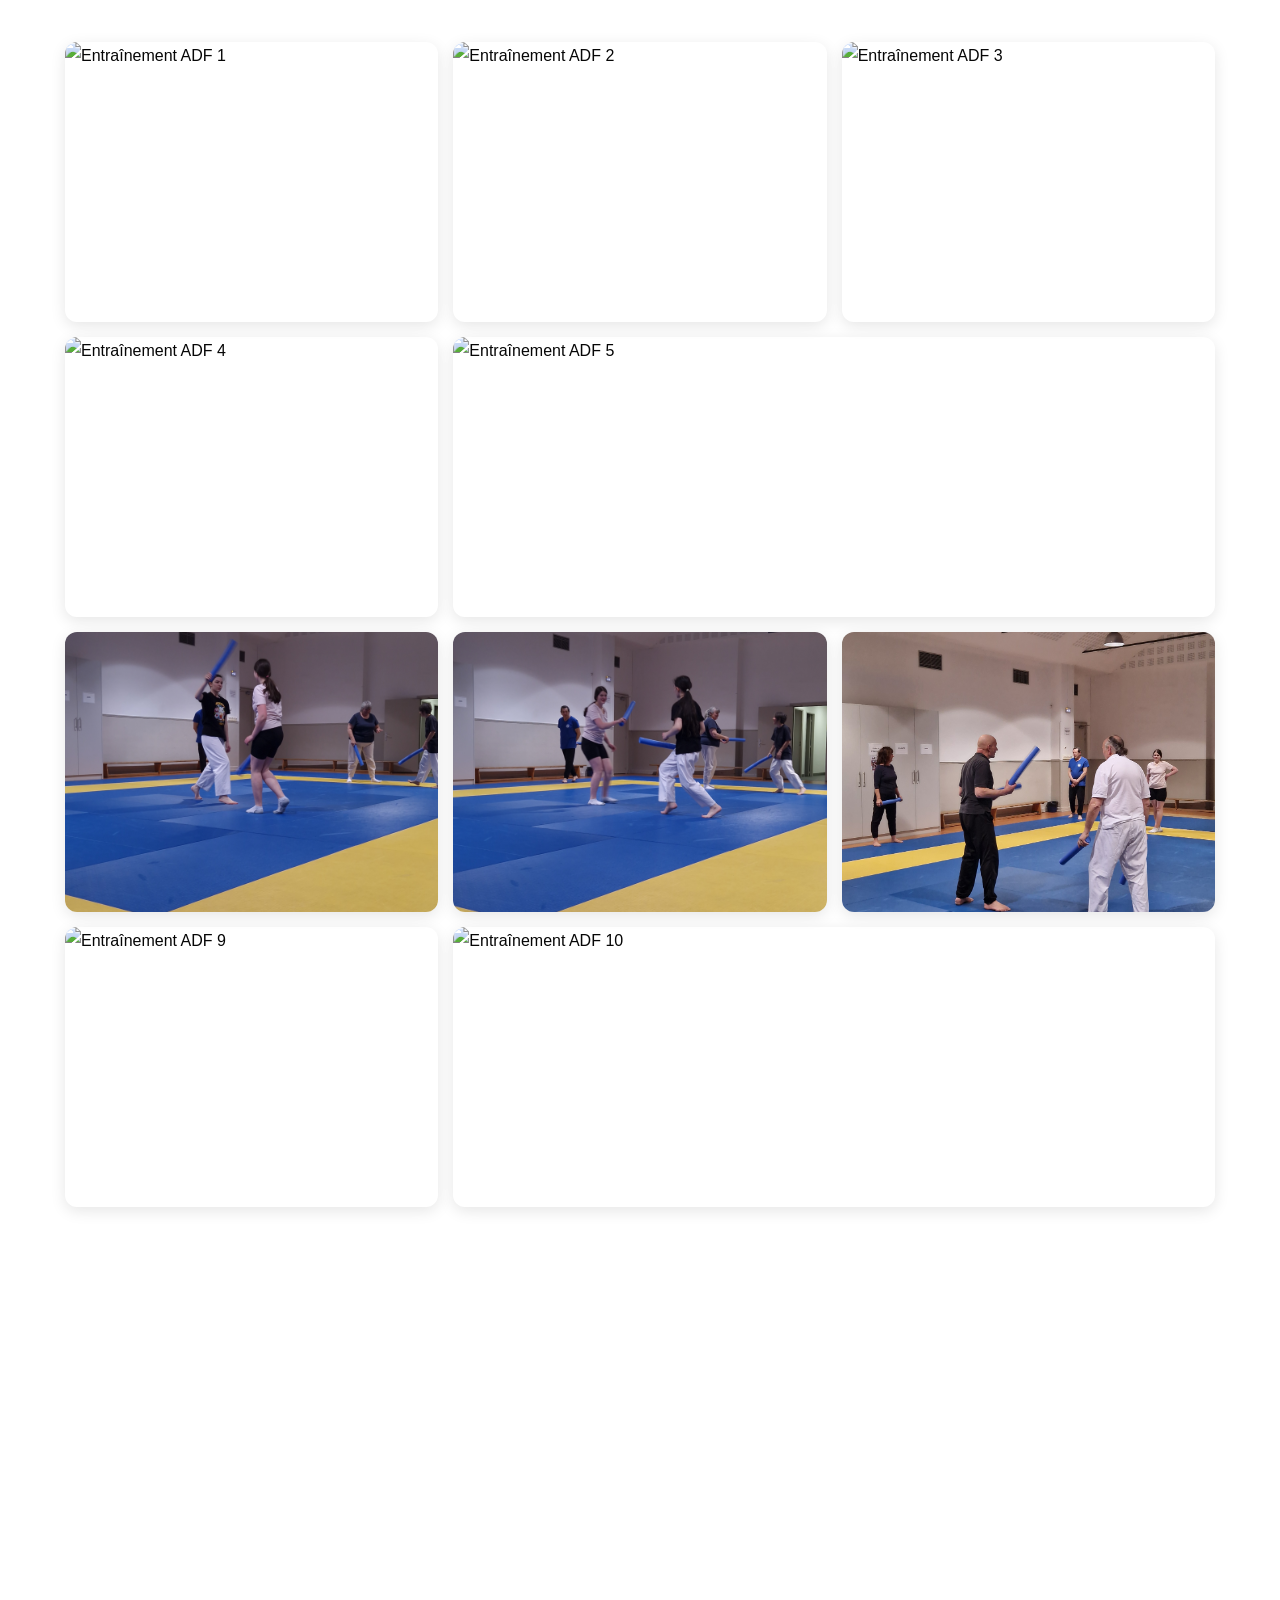
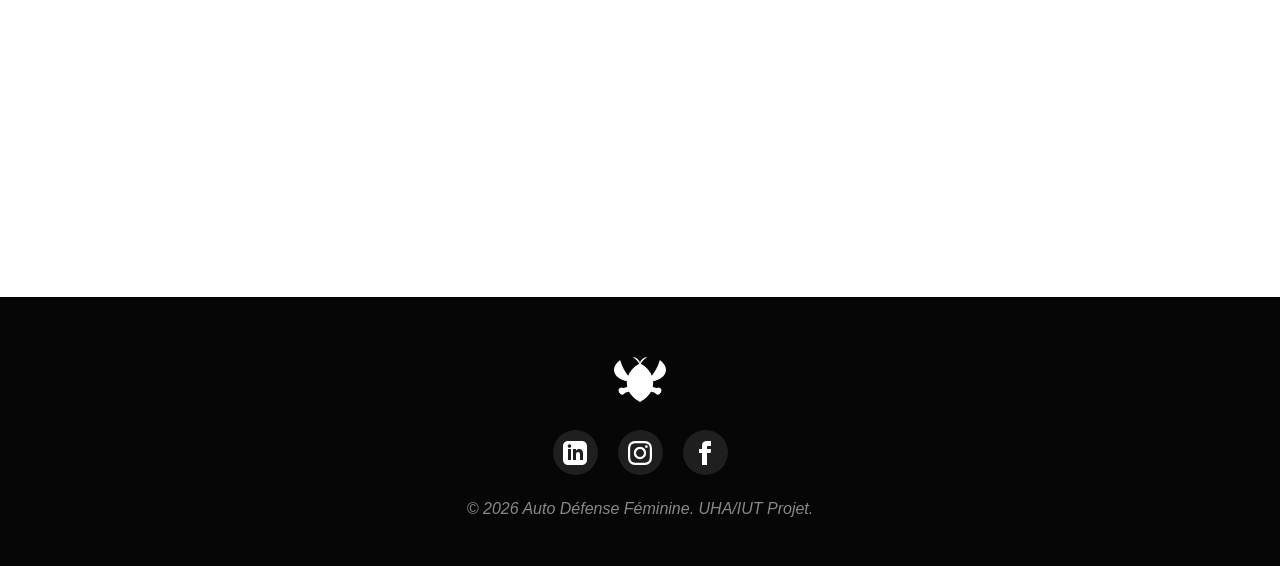
==== commit 512c116a: "changes - 3d add - style editing" ====
--- a/index.html
+++ b/index.html
@@ -7,6 +7,7 @@
 	<title>ADF | Accueil</title>
 	<link rel="stylesheet" href="style/style.css">
 	<link rel="shortcut icon" href="img/logo-abeille.svg" type="image/x-icon">
+	<script type="module" src="https://ajax.googleapis.com/ajax/libs/model-viewer/3.4.0/model-viewer.min.js"></script>
 </head>
 
 <body>
@@ -39,8 +40,10 @@
 				</div>
 			</div>
 
-			<div class="hero-3d-placeholder animate-pop-in">
-				<h3>[ Espace 3D ]</h3>
+			<div class="hero-3d-placeholder animate-pop-in" style="border: none; background: transparent;">
+				<model-viewer src="img/abeille.glb" alt="Abeille 3D ADF" auto-rotate camera-controls
+					shadow-intensity="1" autoplay ar style="width: 100%; height: 100%; outline: none;">
+				</model-viewer>
 			</div>
 		</div>
 	</section>
@@ -78,7 +81,7 @@
 			</div>
 		</div>
 	</section>
-	
+
 	<div id="lightbox" class="lightbox">
 		<span class="lightbox-close">&times;</span>
 		<img class="lightbox-content" id="lightbox-img">
--- a/style/style.css
+++ b/style/style.css
@@ -10,17 +10,13 @@
 
 :root {
     --primary: #801624;
+    --afterprimary: #b01f32;
     --highlight: #d4af37;
-    /*#FBBF24;*/
     --highlight-hover: #FBBF24;
-    /*#d5a221;*/
     --dark-text: #060606;
     --light-text: #888888;
-    /*#6B7280;*/
     --bg-white: #FFFFFF;
     --bg-offset: #F9FAFB;
-
-    /* Заменили Syne на ваш Anton */
     --font-heading: 'Anton', sans-serif;
     --font-body: 'Inter', sans-serif;
     --section-spacing: 100px;
@@ -145,20 +141,20 @@
 
 nav ul li a:hover,
 nav ul li a.active {
-    color: var(--highlight);
+    color: var(--primary);
 }
 
 .btn-nav {
-    background-color: var(--highlight);
-    color: var(--dark-text) !important;
+    background-color: var(--primary);
+    color: var(--bg-offset) !important;
     padding: 10px 20px;
     border-radius: 50px;
     transition: all 0.3s ease;
 }
 
 .btn-nav:hover {
-    background-color: var(--primary);
-    color: var(--bg-white) !important;
+    background-color: var(--afterprimary);
+    color: var(--bg-offset) !important;
 }
 
 /* =========================================
@@ -233,15 +229,15 @@
     border-radius: 50px;
     text-decoration: none;
     font-weight: 700;
-    background-color: var(--highlight);
-    color: var(--dark-text);
+    background-color: var(--primary);
+    color: var(--bg-offset);
     font-family: var(--font-body);
     transition: all 0.3s;
 }
 
 .btn-primary:hover {
-    background-color: var(--primary);
-    color: var(--bg-white);
+    background-color: var(--afterprimary);
+    color: var(--bg-offset);
 }
 
 /* =========================================
@@ -418,7 +414,7 @@
 }
 
 .social-icon:hover {
-    background: var(--highlight);
+    background: var(--afterprimary);
     transform: translateY(-3px);
 }
 
@@ -514,6 +510,7 @@
     display: flex;
     align-items: center;
     justify-content: center;
+    cursor: pointer;
 }
 
 .gallery-item:hover .gallery-overlay {
@@ -576,4 +573,15 @@
 
 .lightbox-close:hover {
     color: var(--highlight);
+}
+
+model-viewer {
+    width: 100%;
+    height: 100%;
+    --poster-color: transparent; /* Supprime le fond pendant le chargement */
+    cursor: grab;
+}
+
+model-viewer:active {
+    cursor: grabbing;
 }
